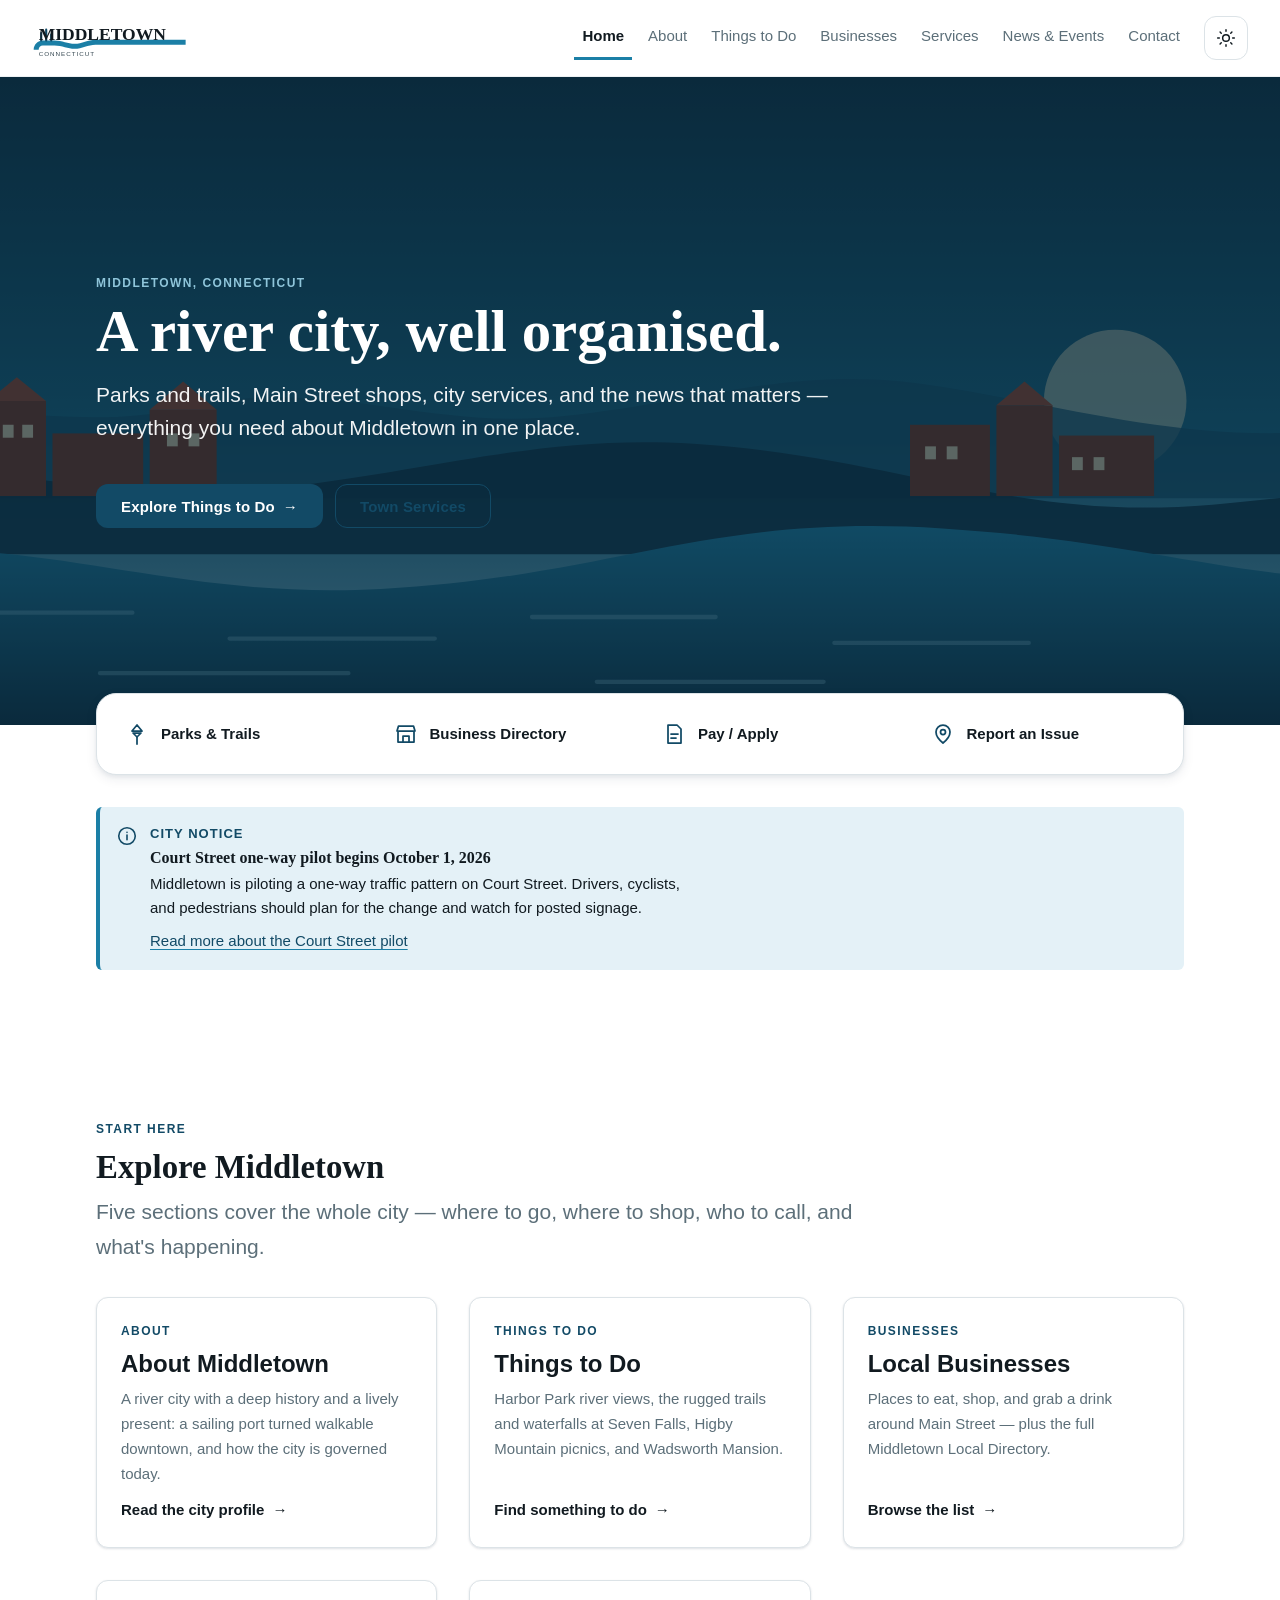
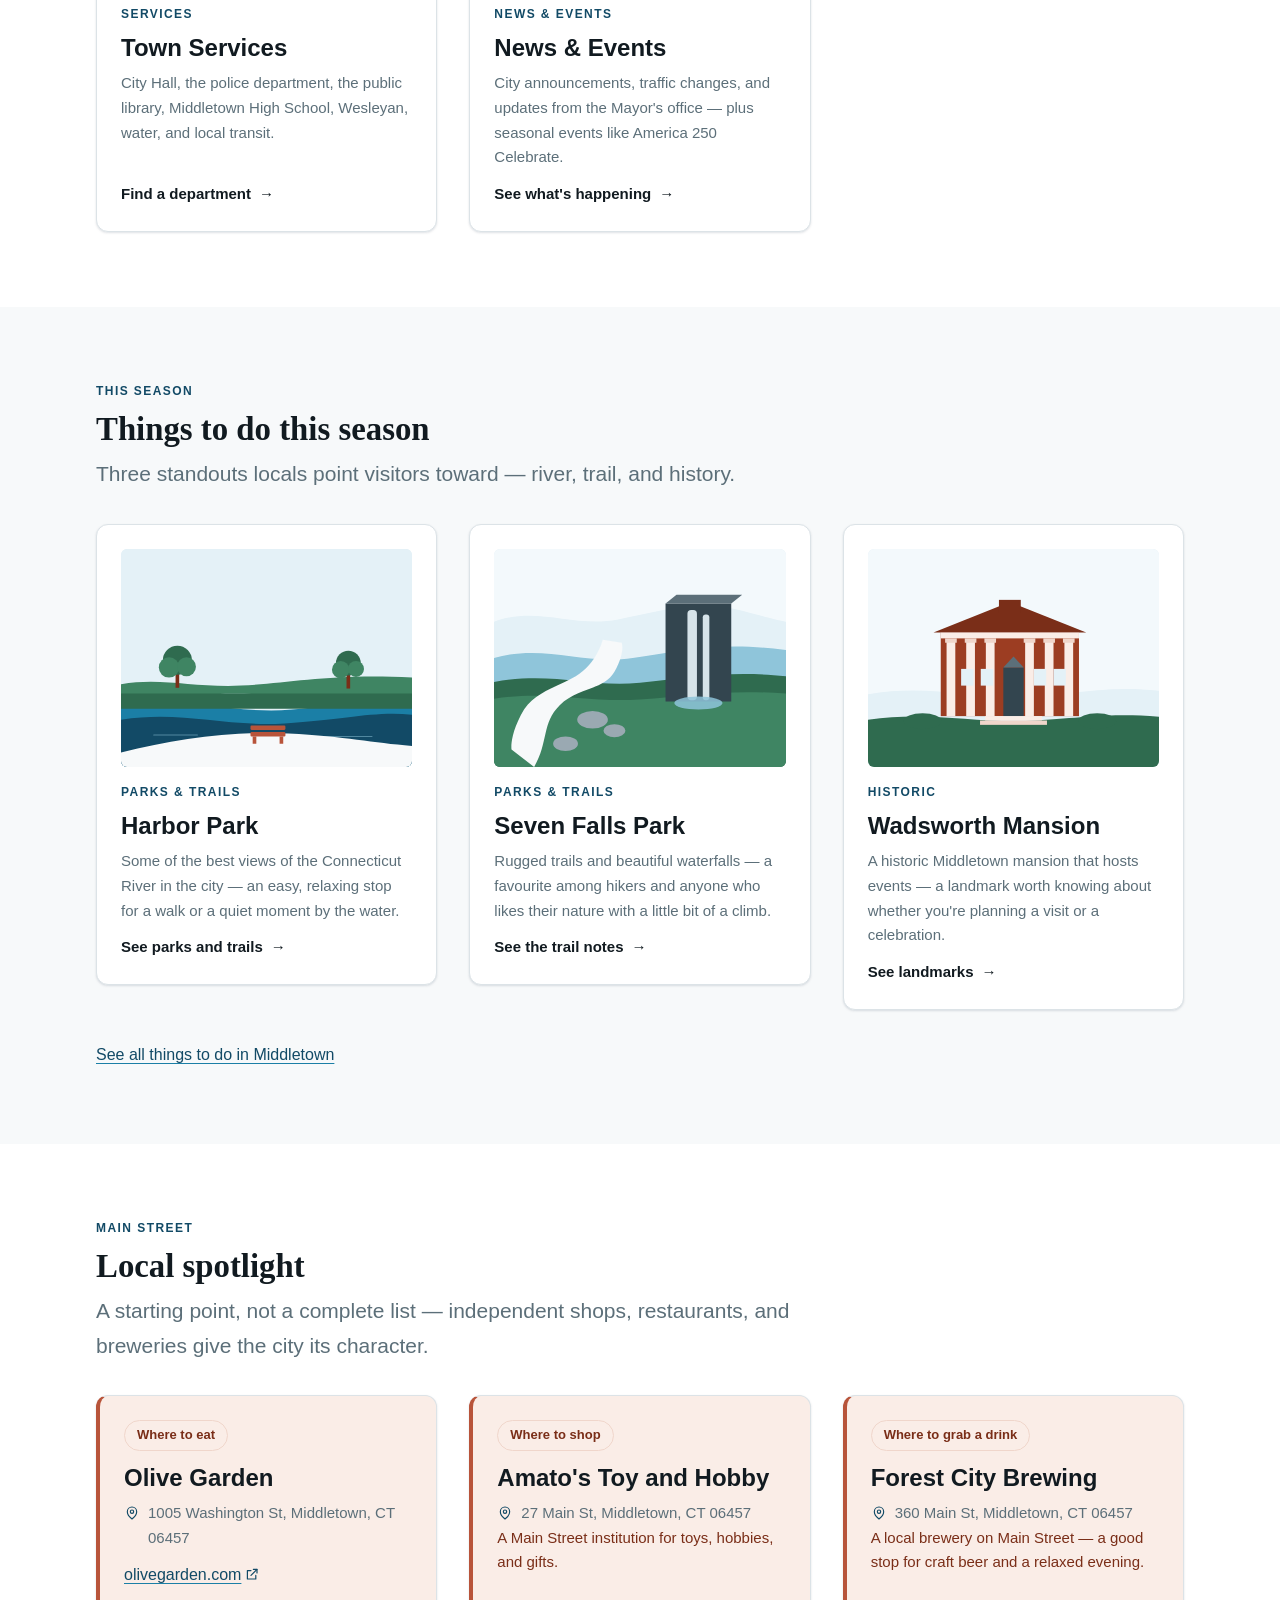
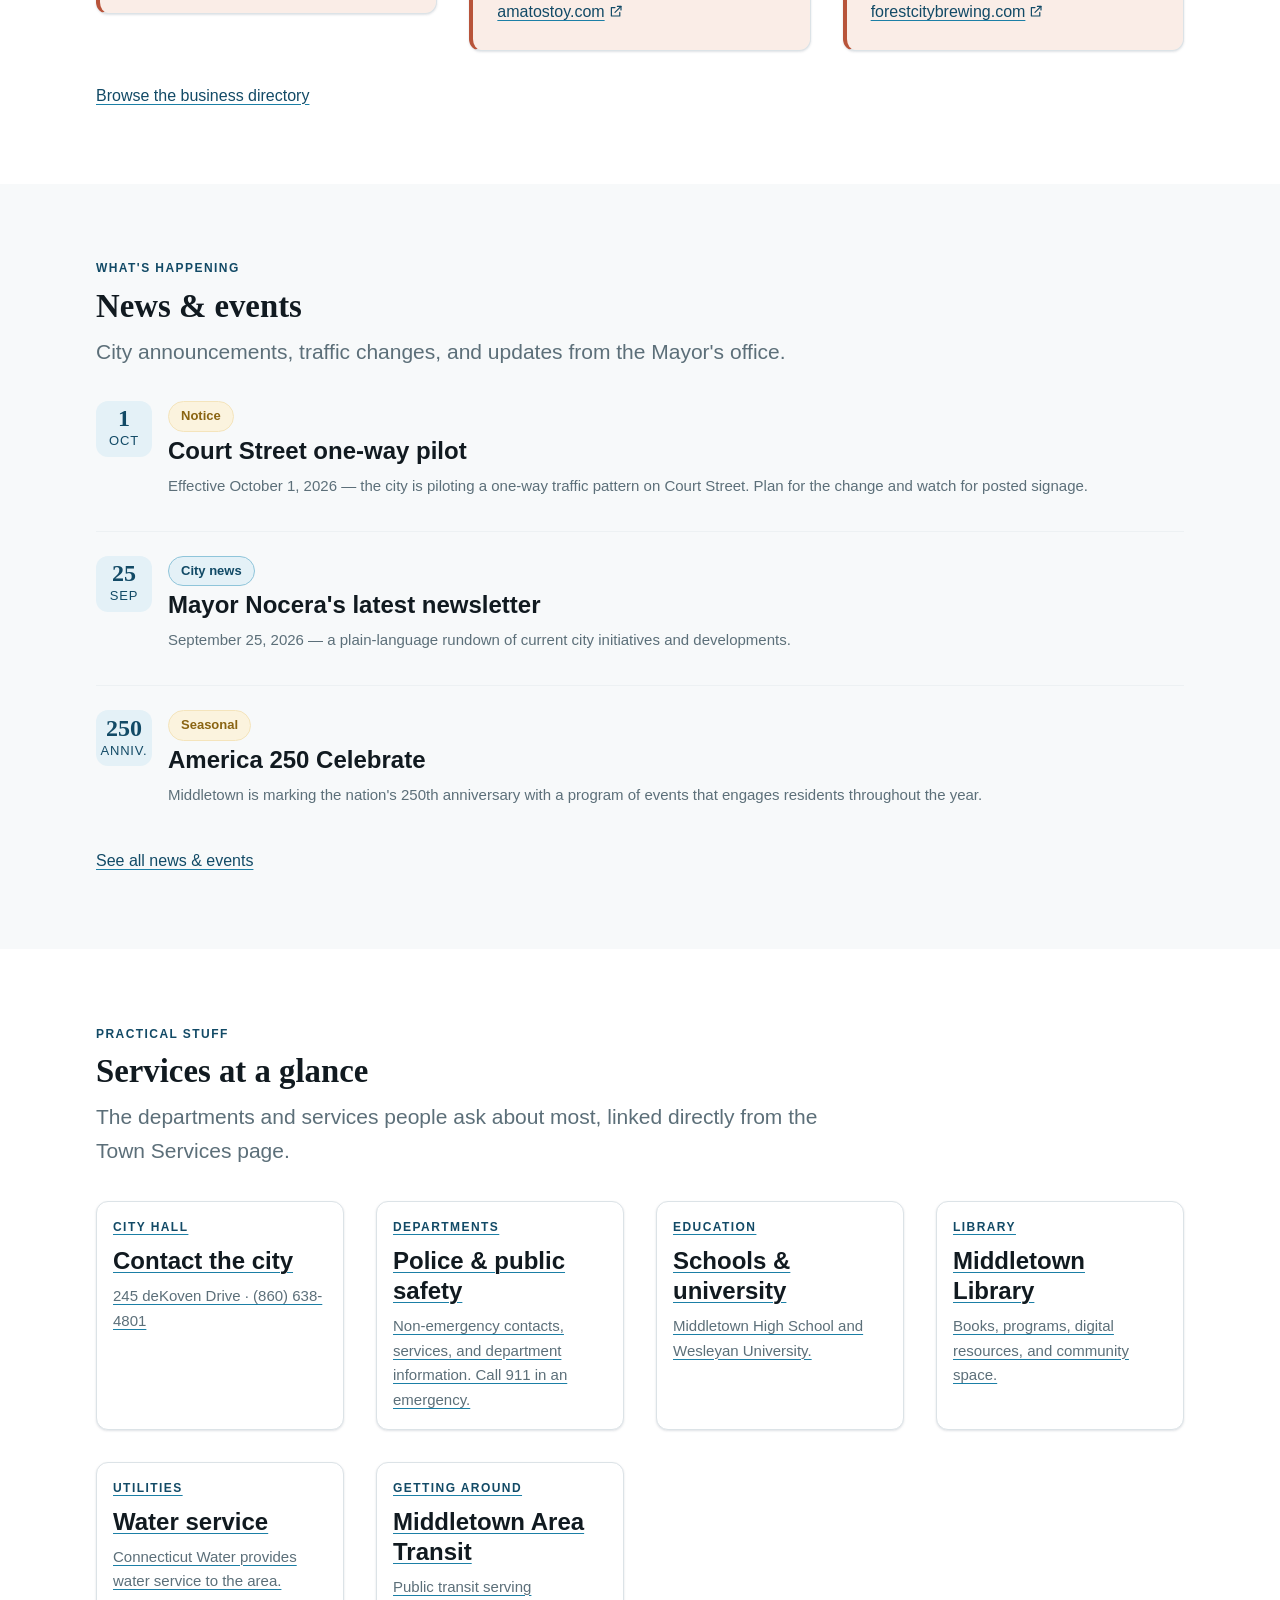
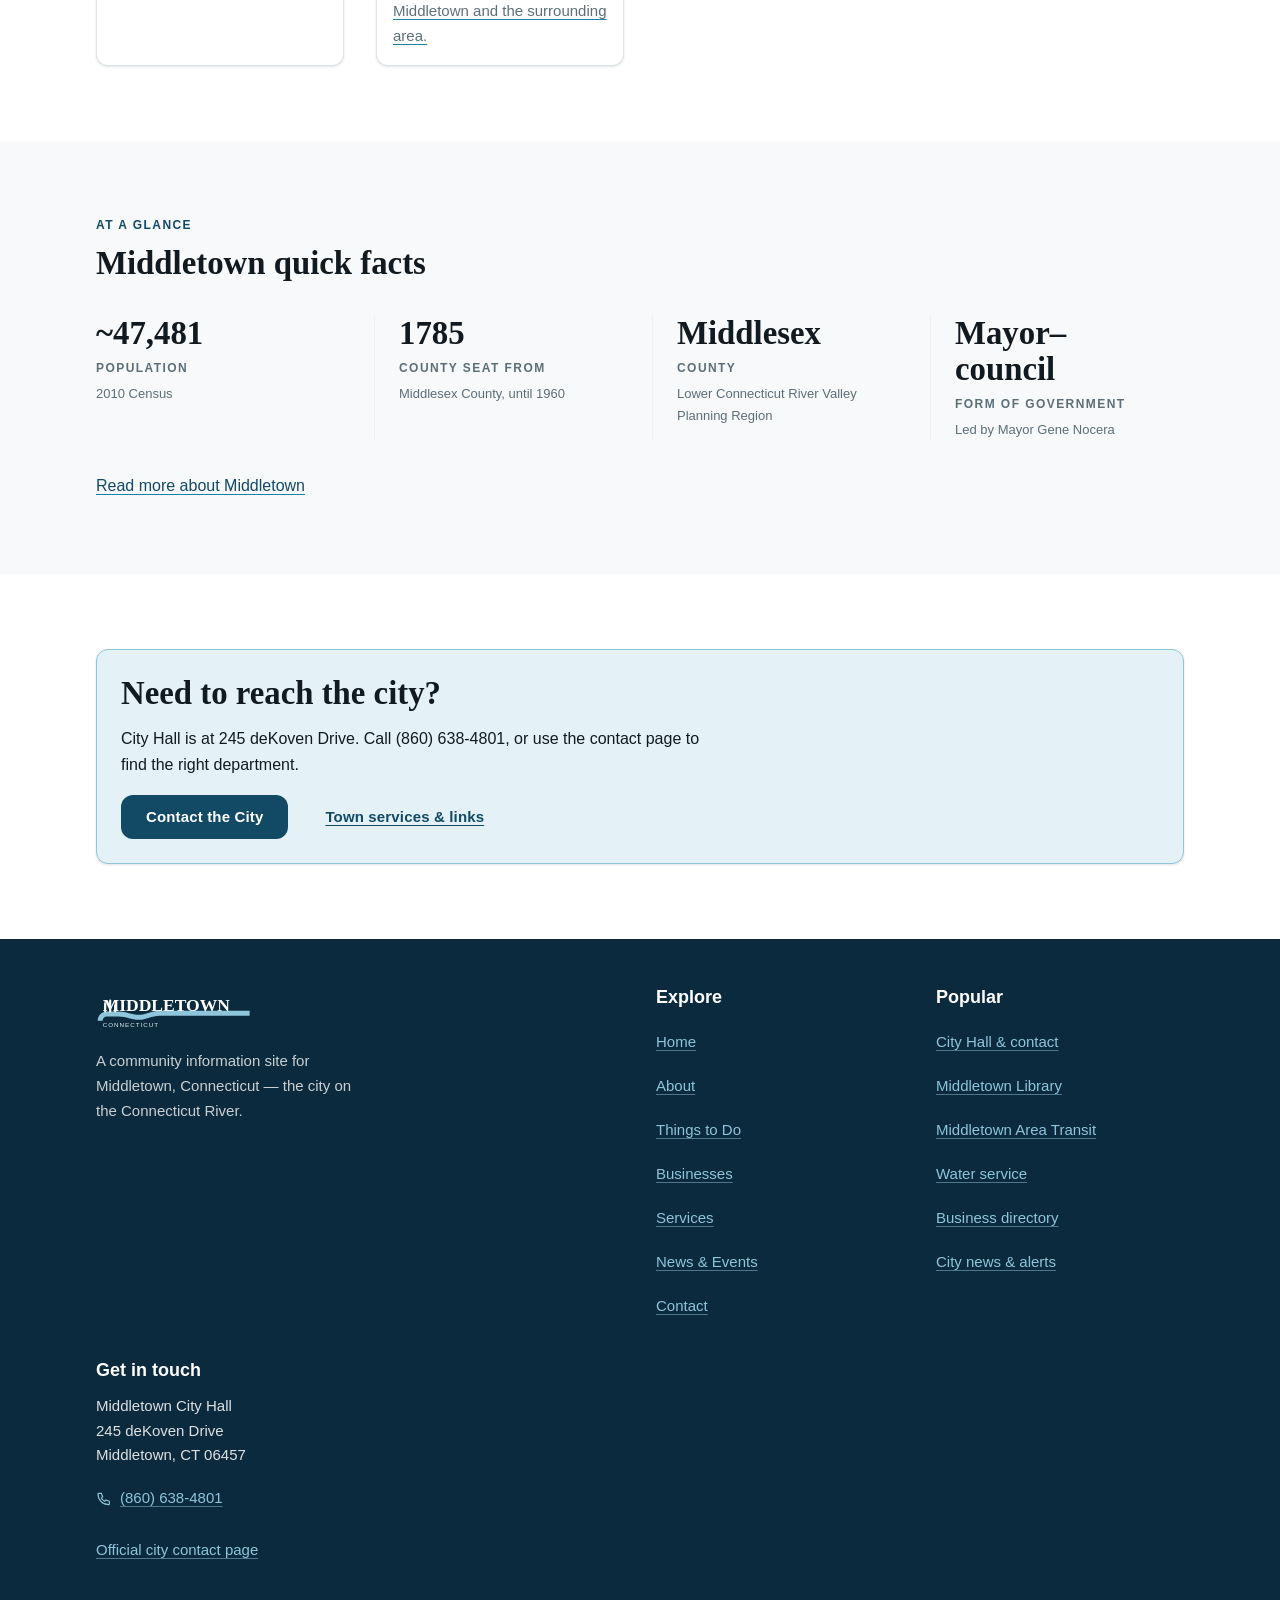
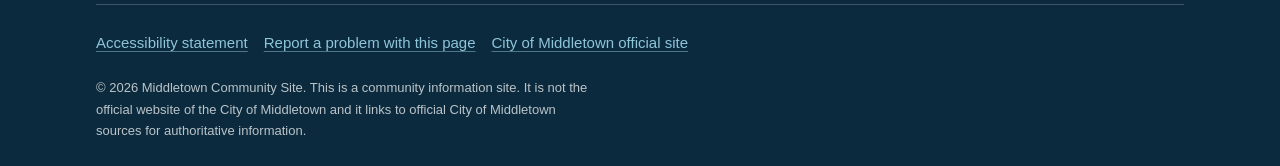
==== index.html @ fbc96244 "Deploy Middletown CT Community Site static build (21 files: 8 HTML pages, CSS, JS, 11 SVG assets)" ====
<!DOCTYPE html>
<html lang="en">
<head>
<meta charset="utf-8">
<meta name="viewport" content="width=device-width, initial-scale=1">
<title>Middletown, CT — Community Guide</title>
<meta name="description" content="Everything in one place: parks and trails, local businesses, city services, library, transit, and the latest news and events in Middletown, Connecticut.">
<link rel="canonical" href="https://middletown-community-site.example/">
<meta name="theme-color" content="#0B2A3D">
<meta property="og:type" content="website">
<meta property="og:site_name" content="Middletown, CT — Community Site">
<meta property="og:title" content="Middletown, CT — Community Guide">
<meta property="og:description" content="Everything in one place: parks and trails, local businesses, city services, library, transit, and the latest news and events in Middletown, Connecticut.">
<meta property="og:url" content="https://middletown-community-site.example/">
<meta property="og:image" content="https://middletown-community-site.example/images/og-image.svg">
<meta property="og:image:alt" content="Middletown, Connecticut community site">
<meta name="twitter:card" content="summary_large_image">
<link rel="icon" href="images/favicon.svg" type="image/svg+xml">
<link rel="stylesheet" href="css/styles.css">
</head>
<body>
<a class="skip-link" href="#main">Skip to main content</a>

<header class="site-header">
  <div class="site-header__inner">
    <a class="brand" href="index.html" aria-label="Middletown, Connecticut — community site home">
      <img src="images/logo-horizontal.svg" alt="" width="200" height="48">
      <span class="sr-only">Middletown community site</span>
    </a>
    <nav class="primary-nav" aria-label="Primary">
      <a href="index.html" aria-current="page">Home</a>
      <a href="about.html">About</a>
      <a href="things-to-do.html">Things to Do</a>
      <a href="businesses.html">Businesses</a>
      <a href="services.html">Services</a>
      <a href="news-events.html">News &amp; Events</a>
      <a href="contact.html">Contact</a>
    </nav>
    <div class="header-utils">
      <button class="icon-btn theme-toggle" type="button" aria-pressed="false" aria-label="Switch to dark theme" title="Switch to dark theme">
        <svg class="icon-sun" viewBox="0 0 24 24" fill="none" stroke="currentColor" stroke-width="1.75" stroke-linecap="round" aria-hidden="true" focusable="false">
          <circle cx="12" cy="12" r="4"/><path d="M12 2v2M12 20v2M2 12h2M20 12h2M4.9 4.9l1.4 1.4M17.7 17.7l1.4 1.4M19.1 4.9l-1.4 1.4M6.3 17.7l-1.4 1.4"/>
        </svg>
        <svg class="icon-moon" viewBox="0 0 24 24" fill="none" stroke="currentColor" stroke-width="1.75" stroke-linecap="round" stroke-linejoin="round" aria-hidden="true" focusable="false">
          <path d="M21 12.8A9 9 0 1 1 11.2 3a7 7 0 0 0 9.8 9.8z"/>
        </svg>
      </button>
      <button class="icon-btn icon-btn--menu js-menu-open" type="button" aria-expanded="false" aria-controls="nav-sheet" aria-label="Open menu">
        <svg viewBox="0 0 24 24" fill="none" stroke="currentColor" stroke-width="1.75" stroke-linecap="round" aria-hidden="true" focusable="false">
          <path d="M3 6h18M3 12h18M3 18h18"/>
        </svg>
      </button>
    </div>
  </div>
</header>

<div class="nav-sheet" id="nav-sheet" data-open="false" role="dialog" aria-modal="true" aria-label="Site menu">
  <div class="nav-sheet__top">
    <span class="brand" aria-hidden="true"><img src="images/logo-horizontal-inverse.svg" alt="" width="200" height="48"></span>
    <button class="icon-btn nav-sheet__close js-menu-close" type="button" aria-label="Close menu">
      <svg viewBox="0 0 24 24" fill="none" stroke="currentColor" stroke-width="1.75" stroke-linecap="round" aria-hidden="true" focusable="false">
        <path d="M6 6l12 12M18 6L6 18"/>
      </svg>
    </button>
  </div>
  <nav aria-label="Site menu">
    <ul>
      <li><a href="index.html" aria-current="page">Home</a></li>
      <li><a href="about.html">About</a></li>
      <li><a href="things-to-do.html">Things to Do</a></li>
      <li><a href="businesses.html">Businesses</a></li>
      <li><a href="services.html">Services</a></li>
      <li><a href="news-events.html">News &amp; Events</a></li>
      <li><a href="contact.html">Contact</a></li>
    </ul>
  </nav>
  <div class="nav-sheet__foot">
    <button class="icon-btn theme-toggle" type="button" aria-pressed="false" aria-label="Switch to dark theme" title="Switch to dark theme" style="width:100%;justify-content:center;display:flex;gap:.5rem">
      <svg class="icon-sun" viewBox="0 0 24 24" fill="none" stroke="currentColor" stroke-width="1.75" stroke-linecap="round" aria-hidden="true" focusable="false"><circle cx="12" cy="12" r="4"/><path d="M12 2v2M12 20v2M2 12h2M20 12h2M4.9 4.9l1.4 1.4M17.7 17.7l1.4 1.4M19.1 4.9l-1.4 1.4M6.3 17.7l-1.4 1.4"/></svg>
      <svg class="icon-moon" viewBox="0 0 24 24" fill="none" stroke="currentColor" stroke-width="1.75" stroke-linecap="round" stroke-linejoin="round" aria-hidden="true" focusable="false"><path d="M21 12.8A9 9 0 1 1 11.2 3a7 7 0 0 0 9.8 9.8z"/></svg>
      <span>Light / dark theme</span>
    </button>
    <a class="btn btn--inverse" href="contact.html">Contact the City</a>
  </div>
</div>

<main id="main">
  <!-- 1. Hero -->
  <section class="hero" aria-labelledby="hero-title">
    <div class="hero__media" role="img" aria-label="Illustration of the Connecticut River bending past Middletown at dusk"></div>
    <div class="hero__scrim"></div>
    <div class="container hero__inner">
      <p class="eyebrow">Middletown, Connecticut</p>
      <h1 id="hero-title">A river city, well organised.</h1>
      <p class="lead">Parks and trails, Main Street shops, city services, and the news that matters — everything you need about Middletown in one place.</p>
      <div class="btn-row hero__actions">
        <a class="btn btn--primary" href="things-to-do.html">Explore Things to Do <span class="arrow" aria-hidden="true">&rarr;</span></a>
        <a class="btn btn--secondary" href="services.html">Town Services</a>
      </div>
    </div>
  </section>

  <!-- 2. Quick-links strip -->
  <div class="quick-strip">
    <div class="container">
      <nav class="quick-strip__grid" aria-label="Most requested">
        <a class="quick-strip__item" href="things-to-do.html#parks">
          <svg viewBox="0 0 24 24" fill="none" stroke="currentColor" stroke-width="1.75" stroke-linecap="round" stroke-linejoin="round" aria-hidden="true" focusable="false"><path d="M12 22v-7"/><path d="M12 15l-4-4h8z"/><path d="M12 3l5 6H7z"/></svg>
          Parks &amp; Trails
        </a>
        <a class="quick-strip__item" href="businesses.html">
          <svg viewBox="0 0 24 24" fill="none" stroke="currentColor" stroke-width="1.75" stroke-linecap="round" stroke-linejoin="round" aria-hidden="true" focusable="false"><path d="M3 9l1.5-5h15L21 9"/><path d="M4 9h16v11H4z"/><path d="M9 20v-6h6v6"/></svg>
          Business Directory
        </a>
        <a class="quick-strip__item" href="services.html#most-requested">
          <svg viewBox="0 0 24 24" fill="none" stroke="currentColor" stroke-width="1.75" stroke-linecap="round" stroke-linejoin="round" aria-hidden="true" focusable="false"><path d="M6 3h9l4 4v14H6z"/><path d="M9 12h7M9 16h5"/></svg>
          Pay / Apply
        </a>
        <a class="quick-strip__item" href="contact.html">
          <svg viewBox="0 0 24 24" fill="none" stroke="currentColor" stroke-width="1.75" stroke-linecap="round" stroke-linejoin="round" aria-hidden="true" focusable="false"><path d="M12 21s7-5.6 7-11a7 7 0 1 0-14 0c0 5.4 7 11 7 11z"/><circle cx="12" cy="10" r="2.5"/></svg>
          Report an Issue
        </a>
      </nav>
    </div>
  </div>

  <!-- 3. Latest notice (live city announcement) -->
  <section class="section section--flush-top" aria-labelledby="home-notice-title">
    <div class="container" style="padding-top:var(--space-6)">
      <div class="notice notice--info">
        <svg viewBox="0 0 24 24" fill="none" stroke="currentColor" stroke-width="1.75" stroke-linecap="round" stroke-linejoin="round" aria-hidden="true" focusable="false"><circle cx="12" cy="12" r="9"/><path d="M12 11v5"/><path d="M12 8h.01"/></svg>
        <div>
          <span class="notice__label">City notice</span>
          <h2 class="notice__title" id="home-notice-title">Court Street one-way pilot begins October&nbsp;1,&nbsp;2026</h2>
          <p>Middletown is piloting a one-way traffic pattern on Court Street. Drivers, cyclists, and pedestrians should plan for the change and watch for posted signage.</p>
          <p><a href="news-events.html#court-street">Read more about the Court Street pilot</a></p>
        </div>
      </div>
    </div>
  </section>

  <!-- 4. Explore Middletown -->
  <section class="section" aria-labelledby="explore-title">
    <div class="container">
      <div class="section__head">
        <p class="eyebrow">Start here</p>
        <h2 id="explore-title">Explore Middletown</h2>
        <p class="section-deck">Five sections cover the whole city — where to go, where to shop, who to call, and what's happening.</p>
      </div>
      <div class="grid grid--cards">
        <article class="card">
          <p class="card__eyebrow">About</p>
          <h3 class="card__title"><a href="about.html">About Middletown</a></h3>
          <p class="card__text">A river city with a deep history and a lively present: a sailing port turned walkable downtown, and how the city is governed today.</p>
          <span class="card__link">Read the city profile <span class="arrow" aria-hidden="true">&rarr;</span></span>
        </article>
        <article class="card">
          <p class="card__eyebrow">Things to do</p>
          <h3 class="card__title"><a href="things-to-do.html">Things to Do</a></h3>
          <p class="card__text">Harbor Park river views, the rugged trails and waterfalls at Seven Falls, Higby Mountain picnics, and Wadsworth Mansion.</p>
          <span class="card__link">Find something to do <span class="arrow" aria-hidden="true">&rarr;</span></span>
        </article>
        <article class="card">
          <p class="card__eyebrow">Businesses</p>
          <h3 class="card__title"><a href="businesses.html">Local Businesses</a></h3>
          <p class="card__text">Places to eat, shop, and grab a drink around Main Street — plus the full Middletown Local Directory.</p>
          <span class="card__link">Browse the list <span class="arrow" aria-hidden="true">&rarr;</span></span>
        </article>
        <article class="card">
          <p class="card__eyebrow">Services</p>
          <h3 class="card__title"><a href="services.html">Town Services</a></h3>
          <p class="card__text">City Hall, the police department, the public library, Middletown High School, Wesleyan, water, and local transit.</p>
          <span class="card__link">Find a department <span class="arrow" aria-hidden="true">&rarr;</span></span>
        </article>
        <article class="card">
          <p class="card__eyebrow">News &amp; events</p>
          <h3 class="card__title"><a href="news-events.html">News &amp; Events</a></h3>
          <p class="card__text">City announcements, traffic changes, and updates from the Mayor's office — plus seasonal events like America 250 Celebrate.</p>
          <span class="card__link">See what's happening <span class="arrow" aria-hidden="true">&rarr;</span></span>
        </article>
      </div>
    </div>
  </section>

  <!-- 5. Things to do this season -->
  <section class="section section--subtle" aria-labelledby="season-title">
    <div class="container">
      <div class="section__head">
        <p class="eyebrow">This season</p>
        <h2 id="season-title">Things to do this season</h2>
        <p class="section-deck">Three standouts locals point visitors toward — river, trail, and history.</p>
      </div>
      <div class="grid grid--3">
        <article class="card">
          <div class="card__media">
            <img src="images/card-riverfront.svg" alt="Illustration of a riverside park path with benches and trees" width="800" height="600" loading="lazy">
          </div>
          <p class="card__eyebrow">Parks &amp; trails</p>
          <h3 class="card__title"><a href="things-to-do.html#harbor-park">Harbor Park</a></h3>
          <p class="card__text">Some of the best views of the Connecticut River in the city — an easy, relaxing stop for a walk or a quiet moment by the water.</p>
          <span class="card__link">See parks and trails <span class="arrow" aria-hidden="true">&rarr;</span></span>
        </article>
        <article class="card">
          <div class="card__media">
            <img src="images/card-falls.svg" alt="Illustration of a rocky trail leading up to a small waterfall" width="800" height="600" loading="lazy">
          </div>
          <p class="card__eyebrow">Parks &amp; trails</p>
          <h3 class="card__title"><a href="things-to-do.html#seven-falls">Seven Falls Park</a></h3>
          <p class="card__text">Rugged trails and beautiful waterfalls — a favourite among hikers and anyone who likes their nature with a little bit of a climb.</p>
          <span class="card__link">See the trail notes <span class="arrow" aria-hidden="true">&rarr;</span></span>
        </article>
        <article class="card">
          <div class="card__media">
            <img src="images/card-landmark.svg" alt="Illustration of a historic brick mansion with columns and a formal lawn" width="800" height="600" loading="lazy">
          </div>
          <p class="card__eyebrow">Historic</p>
          <h3 class="card__title"><a href="things-to-do.html#wadsworth-mansion">Wadsworth Mansion</a></h3>
          <p class="card__text">A historic Middletown mansion that hosts events — a landmark worth knowing about whether you're planning a visit or a celebration.</p>
          <span class="card__link">See landmarks <span class="arrow" aria-hidden="true">&rarr;</span></span>
        </article>
      </div>
      <p style="margin-top:var(--space-6)"><a href="things-to-do.html">See all things to do in Middletown</a></p>
    </div>
  </section>

  <!-- 6. Local spotlight -->
  <section class="section" aria-labelledby="spotlight-title">
    <div class="container">
      <div class="section__head">
        <p class="eyebrow">Main Street</p>
        <h2 id="spotlight-title">Local spotlight</h2>
        <p class="section-deck">A starting point, not a complete list — independent shops, restaurants, and breweries give the city its character.</p>
      </div>
      <div class="grid grid--3">
        <article class="card card--featured">
          <div class="badge-row"><span class="pill pill--featured">Where to eat</span></div>
          <h3 class="card__title">Olive Garden</h3>
          <ul class="meta-list">
            <li><svg viewBox="0 0 24 24" fill="none" stroke="currentColor" stroke-width="1.75" stroke-linecap="round" stroke-linejoin="round" aria-hidden="true" focusable="false"><path d="M12 21s7-5.6 7-11a7 7 0 1 0-14 0c0 5.4 7 11 7 11z"/><circle cx="12" cy="10" r="2.5"/></svg><span>1005 Washington St, Middletown, CT 06457</span></li>
          </ul>
          <p class="card__foot"><a href="https://www.olivegarden.com" target="_blank" rel="noopener noreferrer">olivegarden.com<svg class="ext-icon" viewBox="0 0 24 24" fill="none" stroke="currentColor" stroke-width="2" stroke-linecap="round" stroke-linejoin="round" aria-hidden="true" focusable="false"><path d="M14 4h6v6"/><path d="M20 4L10 14"/><path d="M18 14v6H4V6h6"/></svg><span class="sr-only"> (opens in a new tab)</span></a></p>
        </article>
        <article class="card card--featured">
          <div class="badge-row"><span class="pill pill--featured">Where to shop</span></div>
          <h3 class="card__title">Amato's Toy and Hobby</h3>
          <ul class="meta-list">
            <li><svg viewBox="0 0 24 24" fill="none" stroke="currentColor" stroke-width="1.75" stroke-linecap="round" stroke-linejoin="round" aria-hidden="true" focusable="false"><path d="M12 21s7-5.6 7-11a7 7 0 1 0-14 0c0 5.4 7 11 7 11z"/><circle cx="12" cy="10" r="2.5"/></svg><span>27 Main St, Middletown, CT 06457</span></li>
          </ul>
          <p class="card__text">A Main Street institution for toys, hobbies, and gifts.</p>
          <p class="card__foot"><a href="https://www.amatostoy.com" target="_blank" rel="noopener noreferrer">amatostoy.com<svg class="ext-icon" viewBox="0 0 24 24" fill="none" stroke="currentColor" stroke-width="2" stroke-linecap="round" stroke-linejoin="round" aria-hidden="true" focusable="false"><path d="M14 4h6v6"/><path d="M20 4L10 14"/><path d="M18 14v6H4V6h6"/></svg><span class="sr-only"> (opens in a new tab)</span></a></p>
        </article>
        <article class="card card--featured">
          <div class="badge-row"><span class="pill pill--featured">Where to grab a drink</span></div>
          <h3 class="card__title">Forest City Brewing</h3>
          <ul class="meta-list">
            <li><svg viewBox="0 0 24 24" fill="none" stroke="currentColor" stroke-width="1.75" stroke-linecap="round" stroke-linejoin="round" aria-hidden="true" focusable="false"><path d="M12 21s7-5.6 7-11a7 7 0 1 0-14 0c0 5.4 7 11 7 11z"/><circle cx="12" cy="10" r="2.5"/></svg><span>360 Main St, Middletown, CT 06457</span></li>
          </ul>
          <p class="card__text">A local brewery on Main Street — a good stop for craft beer and a relaxed evening.</p>
          <p class="card__foot"><a href="https://forestcitybrewing.com" target="_blank" rel="noopener noreferrer">forestcitybrewing.com<svg class="ext-icon" viewBox="0 0 24 24" fill="none" stroke="currentColor" stroke-width="2" stroke-linecap="round" stroke-linejoin="round" aria-hidden="true" focusable="false"><path d="M14 4h6v6"/><path d="M20 4L10 14"/><path d="M18 14v6H4V6h6"/></svg><span class="sr-only"> (opens in a new tab)</span></a></p>
        </article>
      </div>
      <p style="margin-top:var(--space-6)"><a href="businesses.html">Browse the business directory</a></p>
    </div>
  </section>

  <!-- 7. News & events -->
  <section class="section section--subtle" aria-labelledby="news-title">
    <div class="container">
      <div class="section__head">
        <p class="eyebrow">What's happening</p>
        <h2 id="news-title">News &amp; events</h2>
        <p class="section-deck">City announcements, traffic changes, and updates from the Mayor's office.</p>
      </div>
      <ul class="post-list">
        <li class="post">
          <span class="post__date" aria-hidden="true"><span class="d">1</span><span class="m">Oct</span></span>
          <div class="post__body">
            <span class="pill pill--notice">Notice</span>
            <h3><a href="news-events.html#court-street">Court Street one-way pilot</a></h3>
            <p><time datetime="2026-10-01">Effective October 1, 2026</time> — the city is piloting a one-way traffic pattern on Court Street. Plan for the change and watch for posted signage.</p>
          </div>
        </li>
        <li class="post">
          <span class="post__date" aria-hidden="true"><span class="d">25</span><span class="m">Sep</span></span>
          <div class="post__body">
            <span class="pill pill--info">City news</span>
            <h3><a href="news-events.html#mayor-newsletter">Mayor Nocera's latest newsletter</a></h3>
            <p><time datetime="2026-09-25">September 25, 2026</time> — a plain-language rundown of current city initiatives and developments.</p>
          </div>
        </li>
        <li class="post">
          <span class="post__date" aria-hidden="true"><span class="d">250</span><span class="m">Anniv.</span></span>
          <div class="post__body">
            <span class="pill pill--notice">Seasonal</span>
            <h3><a href="things-to-do.html#america-250">America 250 Celebrate</a></h3>
            <p>Middletown is marking the nation's 250th anniversary with a program of events that engages residents throughout the year.</p>
          </div>
        </li>
      </ul>
      <p style="margin-top:var(--space-6)"><a href="news-events.html">See all news &amp; events</a></p>
    </div>
  </section>

  <!-- 8. Services at a glance -->
  <section class="section" aria-labelledby="services-title">
    <div class="container">
      <div class="section__head">
        <p class="eyebrow">Practical stuff</p>
        <h2 id="services-title">Services at a glance</h2>
        <p class="section-deck">The departments and services people ask about most, linked directly from the Town Services page.</p>
      </div>
      <nav class="grid grid--tiles" aria-label="Services at a glance">
        <a class="card card--compact" href="services.html#city-hall">
          <p class="card__eyebrow">City Hall</p>
          <h3 class="card__title">Contact the city</h3>
          <p class="card__text">245 deKoven Drive · (860) 638-4801</p>
        </a>
        <a class="card card--compact" href="services.html#departments">
          <p class="card__eyebrow">Departments</p>
          <h3 class="card__title">Police &amp; public safety</h3>
          <p class="card__text">Non-emergency contacts, services, and department information. Call 911 in an emergency.</p>
        </a>
        <a class="card card--compact" href="services.html#schools">
          <p class="card__eyebrow">Education</p>
          <h3 class="card__title">Schools &amp; university</h3>
          <p class="card__text">Middletown High School and Wesleyan University.</p>
        </a>
        <a class="card card--compact" href="services.html#library">
          <p class="card__eyebrow">Library</p>
          <h3 class="card__title">Middletown Library</h3>
          <p class="card__text">Books, programs, digital resources, and community space.</p>
        </a>
        <a class="card card--compact" href="services.html#utilities">
          <p class="card__eyebrow">Utilities</p>
          <h3 class="card__title">Water service</h3>
          <p class="card__text">Connecticut Water provides water service to the area.</p>
        </a>
        <a class="card card--compact" href="services.html#transit">
          <p class="card__eyebrow">Getting around</p>
          <h3 class="card__title">Middletown Area Transit</h3>
          <p class="card__text">Public transit serving Middletown and the surrounding area.</p>
        </a>
      </nav>
    </div>
  </section>

  <!-- 9. Quick facts -->
  <section class="section section--subtle" aria-labelledby="facts-title">
    <div class="container">
      <div class="section__head">
        <p class="eyebrow">At a glance</p>
        <h2 id="facts-title">Middletown quick facts</h2>
      </div>
      <div class="stats">
        <div class="stat">
          <span class="stat__value">~47,481</span>
          <span class="stat__label">Population</span>
          <span class="stat__source">2010 Census</span>
        </div>
        <div class="stat">
          <span class="stat__value">1785</span>
          <span class="stat__label">County seat from</span>
          <span class="stat__source">Middlesex County, until 1960</span>
        </div>
        <div class="stat">
          <span class="stat__value">Middlesex</span>
          <span class="stat__label">County</span>
          <span class="stat__source">Lower Connecticut River Valley Planning Region</span>
        </div>
        <div class="stat">
          <span class="stat__value">Mayor–council</span>
          <span class="stat__label">Form of government</span>
          <span class="stat__source">Led by Mayor Gene Nocera</span>
        </div>
      </div>
      <p style="margin-top:var(--space-6)"><a href="about.html">Read more about Middletown</a></p>
    </div>
  </section>

  <!-- 10. Contact CTA band -->
  <section class="section" aria-labelledby="cta-title">
    <div class="container">
      <div class="card card--accent">
        <h2 id="cta-title">Need to reach the city?</h2>
        <p style="max-width:var(--container-text)">City Hall is at 245 deKoven Drive. Call (860) 638-4801, or use the contact page to find the right department.</p>
        <div class="btn-row">
          <a class="btn btn--primary" href="contact.html">Contact the City</a>
          <a class="btn btn--ghost" href="services.html">Town services &amp; links</a>
        </div>
      </div>
    </div>
  </section>
</main>

<footer class="site-footer">
  <div class="container">
    <div class="foot-grid">
      <div>
        <span class="brand" aria-hidden="true"><img src="images/logo-horizontal-inverse.svg" alt="" width="200" height="48"></span>
        <p class="foot-desc" style="margin-top:var(--space-3)">A community information site for Middletown, Connecticut — the city on the Connecticut River.</p>
      </div>
      <nav aria-label="Footer">
        <h2>Explore</h2>
        <ul>
          <li><a href="index.html">Home</a></li>
          <li><a href="about.html">About</a></li>
          <li><a href="things-to-do.html">Things to Do</a></li>
          <li><a href="businesses.html">Businesses</a></li>
          <li><a href="services.html">Services</a></li>
          <li><a href="news-events.html">News &amp; Events</a></li>
          <li><a href="contact.html">Contact</a></li>
        </ul>
      </nav>
      <div>
        <h2>Popular</h2>
        <ul>
          <li><a href="services.html#city-hall">City Hall &amp; contact</a></li>
          <li><a href="services.html#library">Middletown Library</a></li>
          <li><a href="services.html#transit">Middletown Area Transit</a></li>
          <li><a href="services.html#utilities">Water service</a></li>
          <li><a href="businesses.html">Business directory</a></li>
          <li><a href="news-events.html">City news &amp; alerts</a></li>
        </ul>
      </div>
      <div>
        <h2>Get in touch</h2>
        <div class="foot-contact">
          <address>Middletown City Hall<br>245 deKoven Drive<br>Middletown, CT 06457</address>
          <a href="tel:+18606384801"><svg viewBox="0 0 24 24" fill="none" stroke="currentColor" stroke-width="1.75" stroke-linecap="round" aria-hidden="true" focusable="false"><path d="M4 5h4l2 5-2 2a12 12 0 0 0 5 5l2-2 5 2v4a1 1 0 0 1-1 1A16 16 0 0 1 3 6a1 1 0 0 1 1-1z"/></svg>(860) 638-4801</a>
          <a href="https://www.middletownct.gov/991/Contact-Us" target="_blank" rel="noopener noreferrer">Official city contact page<span class="sr-only"> (opens in a new tab)</span></a>
        </div>
      </div>
    </div>
    <div class="foot-legal">
      <ul>
        <li><a href="accessibility.html">Accessibility statement</a></li>
        <li><a href="contact.html">Report a problem with this page</a></li>
        <li><a href="https://www.middletownct.gov/" target="_blank" rel="noopener noreferrer">City of Middletown official site<span class="sr-only"> (opens in a new tab)</span></a></li>
      </ul>
      <p>&copy; 2026 Middletown Community Site. This is a community information site. It is not the official website of the City of Middletown and it links to official City of Middletown sources for authoritative information.</p>
    </div>
  </div>
</footer>

<button class="to-top" type="button" aria-label="Back to top">
  <svg viewBox="0 0 24 24" fill="none" stroke="currentColor" stroke-width="2" stroke-linecap="round" stroke-linejoin="round" aria-hidden="true" focusable="false"><path d="M12 19V5"/><path d="M6 11l6-6 6 6"/></svg>
</button>

<script src="js/main.js"></script>
</body>
</html>
---- css/styles.css ----
@charset "utf-8";
/* =============================================================
   Middletown, CT Community Site — stylesheet
   Implements the design system in design/ (tokens from README.md
   token block, color-palette.md, typography.md, spacing-layout.md).
   Only token values appear below.
   ============================================================= */

/* ---------- 1. Design tokens ---------- */
:root{
  color-scheme: light dark;

  --river-900:#0B2A3D; --river-700:#124A66; --river-600:#15617F;
  --river-500:#1B7FA6; --river-300:#8FC5DA; --river-100:#E4F1F7; --river-50:#F3F9FC;
  --brick-700:#7A2E18; --brick-600:#9C3D22; --brick-500:#B8543A;
  --brick-200:#F0D6CB; --brick-100:#FAEDE7;
  --gold-600:#8A6412; --gold-500:#C99A2E; --gold-200:#F4E4BC; --gold-100:#FBF3DE;
  --green-600:#2F6B4F; --green-100:#E4F1EA;
  --red-600:#9B2C2C; --red-100:#FBEAEA;
  --ink-900:#111A20; --ink-700:#33454F; --ink-500:#5C6F79; --ink-300:#9AA9B2;
  --line-200:#DCE3E7; --line-100:#EDF1F3; --paper:#FFFFFF; --paper-2:#F7F9FA;

  --bg-page:var(--paper);
  --bg-subtle:var(--paper-2);
  --surface:var(--paper);
  --surface-accent:var(--river-100);
  --surface-featured:var(--brick-100);
  --surface-notice:var(--gold-100);
  --text-body:var(--ink-900);
  --text-heading:var(--ink-900);
  --text-muted:var(--ink-500);
  --text-inverse:var(--paper);
  --text-link:var(--river-700);
  --text-link-hover:var(--river-600);
  --border-subtle:var(--line-100);
  --border-default:var(--line-200);
  --border-strong:var(--ink-300);
  --border-focus:var(--river-500);
  --action-bg:var(--river-700);
  --action-bg-hover:var(--river-600);
  --action-text:var(--paper);
  --action-accent-bg:var(--brick-600);
  --action-accent-bg-hover:var(--brick-700);
  --row-hover:var(--river-50);
  --selection-bg:var(--river-300);
  --selection-text:var(--river-900);

  --font-display:"Fraunces","Iowan Old Style",Georgia,"Times New Roman",serif;
  --font-sans:"Inter",-apple-system,BlinkMacSystemFont,"Segoe UI",Roboto,Helvetica,Arial,sans-serif;
  --font-mono:ui-monospace,SFMono-Regular,Menlo,Consolas,monospace;

  --fs-display:clamp(2.25rem,1.6rem + 2.6vw,3.75rem);
  --fs-h1:clamp(2rem,1.5rem + 1.9vw,3rem);
  --fs-h2:clamp(1.5rem,1.25rem + 1vw,2.125rem);
  --fs-h3:clamp(1.25rem,1.1rem + .6vw,1.5rem);
  --fs-h4:1.125rem;
  --fs-lead:clamp(1.125rem,1.05rem + .4vw,1.3125rem);
  --fs-body:1rem;
  --fs-sm:.9375rem;
  --fs-xs:.8125rem;
  --fs-eyebrow:.75rem;

  --space-1:.25rem; --space-2:.5rem;  --space-3:.75rem; --space-4:1rem;
  --space-5:1.5rem; --space-6:2rem;   --space-7:3rem;   --space-8:4rem; --space-9:6rem;
  --section-y:clamp(2.5rem,1.5rem + 4vw,6rem);
  --gutter:clamp(1rem,.5rem + 2.5vw,2rem);

  --radius-sm:6px; --radius-md:12px; --radius-lg:20px; --radius-pill:999px;
  --shadow-1:0 1px 2px rgba(11,42,61,.06),0 1px 3px rgba(11,42,61,.08);
  --shadow-2:0 4px 12px rgba(11,42,61,.08),0 2px 4px rgba(11,42,61,.06);
  --shadow-3:0 12px 32px rgba(11,42,61,.14);
  --ring:0 0 0 3px #FFFFFF, 0 0 0 6px var(--river-500);
  --ease:cubic-bezier(.2,.7,.3,1); --dur-fast:120ms; --dur:200ms; --dur-slow:320ms;

  --container:72rem;
  --container-wide:84rem;
  --container-text:65ch;
  --header-h:64px;
}
@media (min-width:64rem){:root{--header-h:76px}}

/* Dark scheme — surface is lighter than the page */
@media (prefers-color-scheme: dark){
  :root:not([data-theme="light"]){
    --bg-page:#0B2A3D; --bg-subtle:#0E3348; --surface:#123C53;
    --surface-accent:#12455F; --surface-featured:#4A2418; --surface-notice:#493913;
    --text-body:#EAF3F7; --text-heading:#FFFFFF; --text-muted:#B4C9D4;
    --text-inverse:#0B2A3D;
    --text-link:#8FC5DA; --text-link-hover:#C3E2EF;
    --border-subtle:#1C4A62; --border-default:#2A6382; --border-strong:#57869C;
    --action-bg:#8FC5DA; --action-bg-hover:#C3E2EF; --action-text:#0B2A3D;
    --action-accent-bg:#F0D6CB; --action-accent-bg-hover:#FAEDE7;
    --row-hover:#14405A;
    --ring:0 0 0 3px #0B2A3D, 0 0 0 6px var(--river-300);
    --selection-bg:var(--river-700); --selection-text:var(--paper);
    --shadow-1:0 1px 2px rgba(0,0,0,.4),0 1px 3px rgba(0,0,0,.35);
    --shadow-2:0 4px 12px rgba(0,0,0,.45),0 2px 4px rgba(0,0,0,.3);
    --shadow-3:0 12px 32px rgba(0,0,0,.55);
  }
}
:root[data-theme="dark"]{
  --bg-page:#0B2A3D; --bg-subtle:#0E3348; --surface:#123C53;
  --surface-accent:#12455F; --surface-featured:#4A2418; --surface-notice:#493913;
  --text-body:#EAF3F7; --text-heading:#FFFFFF; --text-muted:#B4C9D4;
  --text-inverse:#0B2A3D;
  --text-link:#8FC5DA; --text-link-hover:#C3E2EF;
  --border-subtle:#1C4A62; --border-default:#2A6382; --border-strong:#57869C;
  --action-bg:#8FC5DA; --action-bg-hover:#C3E2EF; --action-text:#0B2A3D;
  --action-accent-bg:#F0D6CB; --action-accent-bg-hover:#FAEDE7;
  --row-hover:#14405A;
  --ring:0 0 0 3px #0B2A3D, 0 0 0 6px var(--river-300);
  --selection-bg:var(--river-700); --selection-text:var(--paper);
  --shadow-1:0 1px 2px rgba(0,0,0,.4),0 1px 3px rgba(0,0,0,.35);
  --shadow-2:0 4px 12px rgba(0,0,0,.45),0 2px 4px rgba(0,0,0,.3);
  --shadow-3:0 12px 32px rgba(0,0,0,.55);
}

/* Metric-matched fallback so the font swap costs no CLS */
@font-face{
  font-family:"Inter Fallback";
  src:local("Arial");
  size-adjust:107%; ascent-override:90%; descent-override:22%; line-gap-override:0%;
}

@media (prefers-reduced-motion: reduce){
  :root{--dur-fast:0ms;--dur:0ms;--dur-slow:0ms}
  *,*::before,*::after{animation-duration:.001ms !important;animation-iteration-count:1 !important;
    transition-duration:.001ms !important;scroll-behavior:auto !important}
}

/* ---------- 2. Base ---------- */
*,*::before,*::after{box-sizing:border-box}
html{-webkit-text-size-adjust:100%;scroll-behavior:smooth}
@media (prefers-reduced-motion: reduce){html{scroll-behavior:auto}}

body{
  margin:0;
  background:var(--bg-page);
  color:var(--text-body);
  font-family:var(--font-sans);
  font-size:var(--fs-body);
  line-height:1.65;
  overflow-x:hidden;
}
body.no-scroll{overflow:hidden}

h1,h2,h3,h4{margin:0 0 var(--space-3);color:var(--text-heading);font-weight:600}
h1{font-family:var(--font-display);font-size:var(--fs-h1);line-height:1.1}
h2{font-family:var(--font-display);font-size:var(--fs-h2);line-height:1.2}
h3{font-family:var(--font-sans);font-size:var(--fs-h3);line-height:1.25}
h4{font-family:var(--font-sans);font-size:var(--fs-h4);line-height:1.35}

p{margin:0 0 var(--space-4)}
p:last-child{margin-bottom:0}
strong{font-weight:600}
img,svg{max-width:100%;height:auto;display:block}
ul,ol{margin:0 0 var(--space-4);padding-inline-start:1.25rem}
li{margin-bottom:var(--space-2)}
li:last-child{margin-bottom:0}
address{font-style:normal}

a{color:var(--text-link);text-decoration:underline;
  text-decoration-thickness:1px;text-underline-offset:.18em;
  text-decoration-color:var(--river-500)}
a:hover{color:var(--text-link-hover);text-decoration-thickness:2px}

::selection{background:var(--selection-bg);color:var(--selection-text)}

:where(a,button,input,select,textarea,summary,[tabindex]):focus-visible{
  outline:none;box-shadow:var(--ring);border-radius:inherit;
}

.eyebrow{
  display:block;font-size:var(--fs-eyebrow);font-weight:600;letter-spacing:.12em;
  text-transform:uppercase;color:var(--text-link);margin:0 0 var(--space-2);
}
.lead{font-size:var(--fs-lead);line-height:1.55;color:var(--text-muted);max-width:var(--container-text)}
.prose,.prose p{max-inline-size:var(--container-text)}
.section-deck{font-size:var(--fs-lead);color:var(--text-muted);max-width:var(--container-text)}
.tnum{font-variant-numeric:tabular-nums}
.mono{font-family:var(--font-mono)}

.sr-only,.visually-hidden{
  position:absolute;width:1px;height:1px;padding:0;margin:-1px;
  overflow:hidden;clip:rect(0 0 0 0);white-space:nowrap;border:0;
}

/* ---------- 3. Layout ---------- */
.container{width:100%;max-width:var(--container);margin-inline:auto;padding-inline:var(--gutter)}
.container--wide{max-width:var(--container-wide)}

.section{padding-block:var(--section-y)}
.section--subtle{background:var(--bg-subtle)}
.section--accent{background:var(--surface-accent)}
.section--flush-top{padding-block-start:0}
.section__head{margin-bottom:var(--space-6)}
.section__head h2{margin-bottom:var(--space-2)}

.stack{display:flex;flex-direction:column;gap:var(--space-4)}
.stack--tight{gap:var(--space-2)}
.stack--loose{gap:var(--space-6)}

.grid{display:grid;gap:var(--space-6)}
.grid--cards{grid-template-columns:repeat(auto-fit,minmax(min(100%,17rem),1fr))}
.grid--tiles{grid-template-columns:repeat(auto-fit,minmax(min(100%,13rem),1fr))}
.grid--2{align-items:start}
@media (min-width:48rem){.grid--2{grid-template-columns:repeat(2,minmax(0,1fr))}}
.grid--3{align-items:start}
@media (min-width:48rem){.grid--3{grid-template-columns:repeat(2,minmax(0,1fr))}}
@media (min-width:64rem){.grid--3{grid-template-columns:repeat(3,minmax(0,1fr))}}

.skip-link{
  position:absolute;left:var(--gutter);top:-6rem;z-index:100;
  min-height:44px;display:inline-flex;align-items:center;
  padding:var(--space-3) var(--space-4);
  background:var(--river-900);color:var(--paper);
  border-radius:var(--radius-md);text-decoration:none;font-weight:600;font-size:var(--fs-sm);
  transition:top var(--dur) var(--ease);
}
.skip-link:focus,.skip-link:focus-visible{top:var(--space-4);color:var(--paper);box-shadow:var(--ring)}
.skip-list{position:absolute;z-index:100;display:flex;gap:var(--space-2);left:0;top:0}
.skip-list .skip-link{position:fixed}

[id]{scroll-margin-top:6rem}

/* ---------- 4. Header ---------- */
.site-header{position:sticky;top:0;z-index:50;background:var(--surface);
  border-bottom:1px solid var(--border-subtle)}
.site-header__inner{
  display:flex;align-items:center;gap:var(--space-4);
  min-height:var(--header-h);padding-inline:var(--gutter);
  max-width:var(--container-wide);margin-inline:auto;
}
.brand{
  display:inline-flex;align-items:center;gap:var(--space-2);
  color:var(--text-heading);text-decoration:none;
  font-family:var(--font-display);font-weight:600;font-size:1.25rem;
  min-height:44px;
}
.brand img,.brand svg{width:auto;height:40px;flex:0 0 auto}
.brand__word{display:none}
@media (min-width:22rem){.brand__word{display:inline}}
.brand:hover{color:var(--text-heading)}

.primary-nav{display:none}
@media (min-width:64rem){
  .primary-nav{display:flex;align-items:center;gap:var(--space-2);margin-inline-start:auto}
  .primary-nav a{
    display:inline-flex;align-items:center;min-height:44px;padding:0 var(--space-2);
    font-size:var(--fs-sm);font-weight:500;color:var(--text-muted);text-decoration:none;
    border-bottom:3px solid transparent;
  }
  .primary-nav a:hover{color:var(--text-heading)}
  .primary-nav a[aria-current="page"]{color:var(--text-heading);font-weight:600;
    border-bottom-color:var(--river-500)}
}
.header-utils{display:flex;align-items:center;gap:var(--space-2);margin-inline-start:auto}
@media (min-width:64rem){.header-utils{margin-inline-start:0}}

.icon-btn{
  display:grid;place-items:center;width:44px;height:44px;padding:0;
  background:transparent;color:var(--text-heading);
  border:1px solid var(--border-default);border-radius:var(--radius-md);cursor:pointer;
  transition:background-color var(--dur-fast) var(--ease),border-color var(--dur-fast) var(--ease);
}
.icon-btn:hover{background:var(--surface-accent);border-color:var(--river-300)}
.icon-btn svg{width:20px;height:20px}
@media (min-width:64rem){.icon-btn--menu{display:none}}

.theme-toggle .icon-moon{display:none}
:root[data-theme="dark"] .theme-toggle .icon-moon{display:block}
:root[data-theme="dark"] .theme-toggle .icon-sun{display:none}
@media (prefers-color-scheme: dark){
  :root:not([data-theme="light"]) .theme-toggle .icon-moon{display:block}
  :root:not([data-theme="light"]) .theme-toggle .icon-sun{display:none}
}

/* Mobile nav sheet */
.nav-sheet{
  position:fixed;inset:0;z-index:60;background:var(--river-900);color:var(--paper);
  display:flex;flex-direction:column;
  transform:translateX(100%);visibility:hidden;
  transition:transform var(--dur) var(--ease),visibility var(--dur) var(--ease);
}
.nav-sheet[data-open="true"]{transform:translateX(0);visibility:visible}
.nav-sheet__top{
  display:flex;align-items:center;justify-content:space-between;gap:var(--space-4);
  padding:var(--space-3) var(--gutter);min-height:var(--header-h);
  border-bottom:1px solid rgba(255,255,255,.18);color:var(--paper);
}
.nav-sheet__top .brand{color:var(--paper)}
.nav-sheet__close{color:var(--paper);border-color:rgba(255,255,255,.35)}
.nav-sheet__close:hover{background:rgba(255,255,255,.12)}
.nav-sheet nav{padding:var(--space-4) var(--gutter);overflow-y:auto;flex:1}
.nav-sheet ul{list-style:none;margin:0;padding:0}
.nav-sheet li{margin:0;border-bottom:1px solid rgba(255,255,255,.14)}
.nav-sheet a{
  display:flex;align-items:center;min-height:56px;color:var(--paper);text-decoration:none;
  font-size:var(--fs-h3);font-family:var(--font-display);font-weight:600;
}
.nav-sheet a[aria-current="page"]{text-decoration:underline;text-decoration-color:var(--river-300)}
.nav-sheet__foot{padding:var(--space-4) var(--gutter) var(--space-6);display:grid;gap:var(--space-4)}
.nav-sheet__foot .btn{width:100%}

/* ---------- 5. Buttons ---------- */
.btn{
  display:inline-flex;align-items:center;justify-content:center;gap:var(--space-2);
  min-height:44px;padding:var(--space-3) var(--space-5);
  border-radius:var(--radius-md);border:1.5px solid transparent;
  font:600 var(--fs-sm)/1 var(--font-sans);letter-spacing:.01em;
  text-decoration:none;cursor:pointer;
  transition:background-color var(--dur-fast) var(--ease),color var(--dur-fast) var(--ease),
             border-color var(--dur-fast) var(--ease),transform var(--dur-fast) var(--ease);
}
.btn svg{width:1.1em;height:1.1em;flex:0 0 auto}
.btn--primary{background:var(--action-bg);color:var(--action-text)}
.btn--primary:hover{background:var(--action-bg-hover);color:var(--action-text);transform:translateY(-1px)}
.btn--accent{background:var(--action-accent-bg);color:var(--paper)}
.btn--accent:hover{background:var(--action-accent-bg-hover);color:var(--paper)}
.btn--secondary{background:transparent;border-color:var(--river-700);color:var(--river-700)}
.btn--secondary:hover{background:var(--surface-accent);color:var(--river-700)}
.btn--ghost{background:transparent;color:var(--text-link);text-decoration:underline}
.btn--ghost:hover{background:var(--surface-accent);text-decoration-thickness:2px}
.btn--inverse{background:var(--paper);color:var(--river-900)}
.btn--inverse:hover{background:var(--river-100);color:var(--river-900)}
.btn--sm{padding:var(--space-2) var(--space-4)}
.btn-row{display:flex;flex-wrap:wrap;gap:var(--space-3);align-items:center}
.arrow{transition:transform var(--dur-fast) var(--ease)}
.btn:hover .arrow,.card:hover .arrow,a:hover > .arrow{transform:translateX(2px)}

/* ---------- 6. Breadcrumb ---------- */
.breadcrumb{font-size:var(--fs-xs);color:var(--text-muted);margin-bottom:var(--space-3)}
.breadcrumb ol{display:flex;flex-wrap:wrap;gap:var(--space-1);list-style:none;margin:0;padding:0}
.breadcrumb li{display:inline-flex;align-items:center;gap:var(--space-1);margin:0;font-size:var(--fs-xs)}
.breadcrumb a{color:inherit}
.breadcrumb [aria-current="page"]{color:var(--text-heading);font-weight:600}

/* ---------- 7. Page header ---------- */
.page-header{background:var(--river-900);color:var(--paper);padding-block:var(--section-y)}
.page-header h1{color:var(--paper);margin-bottom:var(--space-3)}
.page-header .eyebrow{color:var(--river-300)}
.page-header .breadcrumb,.page-header .breadcrumb a{color:rgba(255,255,255,.82)}
.page-header .breadcrumb a:hover{color:var(--paper)}
.page-header .breadcrumb [aria-current="page"]{color:var(--paper)}
.page-header .lead{color:rgba(255,255,255,.9)}
.page-header__actions{margin-top:var(--space-5)}
.page-header__actions .btn--secondary{border-color:var(--paper);color:var(--paper)}
.page-header__actions .btn--secondary:hover{background:rgba(255,255,255,.14);color:var(--paper)}

/* ---------- 8. Hero ---------- */
.hero{position:relative;background:var(--river-900);color:var(--paper);overflow:hidden}
.hero__media{position:absolute;inset:0;background-image:url("../images/hero-middletown.svg");
  background-size:cover;background-position:center}
.hero__scrim{position:absolute;inset:0;background:rgba(11,42,61,.62)}
.hero__inner{position:relative;padding-block:var(--space-9);min-height:60vh;
  display:flex;flex-direction:column;justify-content:center}
@media (min-width:64rem){.hero__inner{min-height:72vh}}
.hero h1{color:var(--paper);font-size:var(--fs-display);line-height:1.05;margin-bottom:var(--space-4)}
.hero .eyebrow{color:var(--river-300)}
.hero .lead{color:rgba(255,255,255,.94)}
.hero__actions{margin-top:var(--space-5)}

.quick-strip{position:relative;z-index:2}
@media (min-width:48rem){.quick-strip .container{margin-top:calc(var(--space-6) * -1)}}
@media (max-width:47.99rem){.quick-strip .container{margin-top:var(--space-4)}}
.quick-strip__grid{
  display:grid;gap:var(--space-3);
  grid-template-columns:repeat(auto-fit,minmax(min(100%,13rem),1fr));
  background:var(--surface);border:1px solid var(--border-default);
  border-radius:var(--radius-lg);box-shadow:var(--shadow-2);padding:var(--space-3);
}
@media (max-width:47.99rem){.quick-strip__grid{box-shadow:var(--shadow-1)}}
.quick-strip__item{
  display:flex;align-items:center;gap:var(--space-3);
  min-height:56px;padding:var(--space-3) var(--space-4);
  color:var(--text-heading);text-decoration:none;font-weight:600;font-size:var(--fs-sm);
  border-radius:var(--radius-md);
  transition:background-color var(--dur-fast) var(--ease),transform var(--dur) var(--ease);
}
.quick-strip__item svg{width:24px;height:24px;color:var(--river-700);flex:0 0 auto}
.quick-strip__item:hover{background:var(--surface-accent);color:var(--river-700);transform:translateY(-2px)}
:root[data-theme="dark"] .quick-strip__item:hover{color:var(--river-300)}
@media (prefers-color-scheme: dark){
  :root:not([data-theme="light"]) .quick-strip__item:hover{color:var(--river-300)}
}

/* ---------- 9. Notice / alert band ---------- */
.notice{
  display:grid;grid-template-columns:auto 1fr;gap:var(--space-3);align-items:start;
  background:var(--surface-notice);border-left:4px solid var(--gold-500);
  border-radius:var(--radius-sm);padding:var(--space-4);
}
.notice svg{width:22px;height:22px;color:var(--gold-600);flex:0 0 auto;margin-top:.15em}
.notice__label{display:block;font-size:var(--fs-xs);font-weight:600;letter-spacing:.08em;
  text-transform:uppercase;color:var(--gold-600);margin-bottom:var(--space-1)}
.notice__title{margin:0 0 var(--space-1);font-weight:600;color:var(--text-heading);font-size:var(--fs-body)}
.notice p{margin:0 0 var(--space-2);font-size:var(--fs-sm);max-width:var(--container-text)}
.notice p:last-child{margin-bottom:0}
.notice--alert{background:var(--red-100);border-left-color:var(--red-600)}
.notice--alert svg{color:var(--red-600)}
.notice--alert .notice__label{color:var(--red-600)}
.notice--info{background:var(--surface-accent);border-left-color:var(--river-500)}
.notice--info svg{color:var(--river-700)}
.notice--info .notice__label{color:var(--river-700)}

/* ---------- 10. Cards ---------- */
.card{
  position:relative;display:flex;flex-direction:column;
  background:var(--surface);border:1px solid var(--border-default);
  border-radius:var(--radius-md);box-shadow:var(--shadow-1);padding:var(--space-5);
  transition:box-shadow var(--dur) var(--ease),border-color var(--dur) var(--ease),
             transform var(--dur) var(--ease);
}
.card__media{aspect-ratio:4/3;border-radius:var(--radius-sm);overflow:hidden;
  margin-bottom:var(--space-4);background:var(--surface-accent)}
.card__media img{width:100%;height:100%;object-fit:cover}
.card__eyebrow{font-size:var(--fs-eyebrow);letter-spacing:.12em;text-transform:uppercase;
  font-weight:600;color:var(--text-link);margin:0 0 var(--space-2)}
.card__title{font-size:var(--fs-h3);margin:0 0 var(--space-2)}
.card__title a{color:inherit;text-decoration:none}
.card__title a::after{content:"";position:absolute;inset:0;border-radius:var(--radius-md)}
.card__text{font-size:var(--fs-sm);color:var(--text-muted);margin:0 0 var(--space-3);max-width:none}
.card__link{margin-top:auto;font-weight:600;font-size:var(--fs-sm);
  display:inline-flex;align-items:center;gap:var(--space-2)}
.card__foot{margin-top:auto;padding-top:var(--space-3)}
.card:hover,.card:focus-within{box-shadow:var(--shadow-2);border-color:var(--river-300);transform:translateY(-2px)}
.card:hover .card__title a,.card:focus-within .card__title a{color:var(--text-link)}
.card__above{position:relative;z-index:1}

.card--accent{background:var(--surface-accent);border-color:var(--river-300)}
.card--featured{background:var(--surface-featured);border-left:4px solid var(--brick-500)}
.card--featured .card__eyebrow{color:var(--brick-700)}
.card--featured .card__text{color:var(--brick-700)}
.card--notice{background:var(--surface-notice);border-left:4px solid var(--gold-500)}
.card--plain{box-shadow:none}
.card--compact{padding:var(--space-4)}

.pill{
  display:inline-flex;align-items:center;gap:var(--space-1);
  padding:var(--space-1) var(--space-3);border-radius:var(--radius-pill);
  font-size:var(--fs-xs);font-weight:600;line-height:1.6;border:1px solid transparent;
}
.pill svg{width:14px;height:14px;flex:0 0 auto}
.pill--open{background:var(--green-100);color:var(--green-600)}
.pill--notice{background:var(--gold-100);color:var(--gold-600);border-color:var(--gold-200)}
.pill--info{background:var(--surface-accent);color:var(--river-700);border-color:var(--river-300)}
.pill--featured{background:var(--brick-100);color:var(--brick-700);border-color:var(--brick-200)}
.pill--muted{background:var(--surface-accent);color:var(--text-muted);border-color:var(--border-default)}
.badge-row{display:flex;flex-wrap:wrap;gap:var(--space-2);margin-bottom:var(--space-3)}

.meta-list{list-style:none;margin:0;padding:0;display:grid;gap:var(--space-2)}
.meta-list li{display:flex;gap:var(--space-2);align-items:flex-start;
  font-size:var(--fs-sm);color:var(--text-muted);margin:0}
.meta-list svg{width:16px;height:16px;flex:0 0 auto;margin-top:.25em;color:var(--text-link)}

/* ---------- 11. Quick facts / stat strip ---------- */
.stats{display:grid;gap:var(--space-5);
  grid-template-columns:repeat(auto-fit,minmax(min(100%,11rem),1fr))}
.stat{text-align:left}
@media (min-width:48rem){
  .stat{padding-inline:var(--space-5);border-left:1px solid var(--border-subtle)}
  .stat:first-child{border-left:0;padding-inline-start:0}
}
.stat__value{display:block;font-family:var(--font-display);font-weight:600;
  font-size:var(--fs-h2);line-height:1.1;color:var(--text-heading);font-variant-numeric:tabular-nums}
.stat__label{display:block;font-size:var(--fs-eyebrow);letter-spacing:.12em;text-transform:uppercase;
  font-weight:600;color:var(--text-muted);margin-top:var(--space-2)}
.stat__source{display:block;font-size:var(--fs-xs);color:var(--text-muted);margin-top:var(--space-1)}

/* ---------- 12. Post / news item ---------- */
.post-list{list-style:none;margin:0;padding:0}
.post{display:grid;grid-template-columns:auto 1fr;gap:var(--space-4);
  padding-block:var(--space-5);border-bottom:1px solid var(--border-subtle);margin:0}
.post:first-child{padding-top:0}
.post:last-child{border-bottom:0;padding-bottom:0}
.post__date{width:56px;height:56px;display:flex;flex-direction:column;
  align-items:center;justify-content:center;background:var(--surface-accent);
  color:var(--river-700);border-radius:var(--radius-md);font-variant-numeric:tabular-nums;flex:0 0 auto}
.post__date .d{font-size:var(--fs-h3);font-weight:600;font-family:var(--font-display);line-height:1}
.post__date .m{font-size:var(--fs-xs);text-transform:uppercase;letter-spacing:.06em}
.post__body h3{margin:var(--space-1) 0 var(--space-2)}
.post__body h3 a{color:inherit;text-decoration:none}
.post__body h3 a:hover{color:var(--text-link);text-decoration:underline}
.post__body p{font-size:var(--fs-sm);color:var(--text-muted);margin:0 0 var(--space-2)}
.post--plain{grid-template-columns:1fr}
.post--plain .post__date{display:none}
.post__meta{font-size:var(--fs-xs);color:var(--text-muted);display:flex;flex-wrap:wrap;
  gap:var(--space-1) var(--space-3);align-items:center}

/* ---------- 13. Directory (Local Businesses) ---------- */
.directory-tools{
  display:flex;flex-wrap:wrap;gap:var(--space-3);align-items:flex-end;
  margin-bottom:var(--space-4);
}
.directory-tools .field{flex:1 1 16rem}
@media (min-width:64rem){
  .directory-tools{position:sticky;top:calc(var(--header-h) + var(--space-2));z-index:10;
    background:var(--bg-page);padding-block:var(--space-3);
    border-bottom:1px solid var(--border-subtle)}
}
.filter-summary{font-size:var(--fs-sm);color:var(--text-muted);margin:0 0 var(--space-4)}
.chip-row{display:flex;gap:var(--space-2);overflow-x:auto;padding-bottom:var(--space-2);
  margin-bottom:var(--space-4);scroll-snap-type:x proximity}
.chip-row::-webkit-scrollbar{height:6px}
.chip{
  flex:0 0 auto;scroll-snap-align:start;
  display:inline-flex;align-items:center;min-height:44px;
  padding:var(--space-2) var(--space-4);
  background:var(--surface);color:var(--text-heading);
  border:1px solid var(--border-strong);border-radius:var(--radius-pill);
  font:600 var(--fs-sm)/1 var(--font-sans);cursor:pointer;
  transition:background-color var(--dur-fast) var(--ease),color var(--dur-fast) var(--ease);
}
.chip:hover{border-color:var(--river-700);background:var(--surface-accent)}
.chip[aria-pressed="true"]{background:var(--river-700);color:var(--paper);border-color:var(--river-700)}

.table-wrap{border:1px solid var(--border-default);border-radius:var(--radius-md);overflow:hidden}
table.dir{border-collapse:collapse;width:100%;background:var(--surface);font-size:var(--fs-sm)}
table.dir caption{text-align:left;padding:var(--space-3) var(--space-4);color:var(--text-muted);font-size:var(--fs-xs)}
table.dir th,table.dir td{padding:var(--space-3) var(--space-4);text-align:left;
  border-bottom:1px solid var(--border-subtle);vertical-align:top}
table.dir thead th{background:var(--bg-subtle);color:var(--text-heading);font-weight:600;
  font-size:var(--fs-xs);text-transform:uppercase;letter-spacing:.06em;white-space:nowrap}
table.dir tbody tr:last-child th,table.dir tbody tr:last-child td{border-bottom:0}
table.dir tbody tr:hover{background:var(--row-hover)}
table.dir tbody th{font-weight:600;color:var(--text-heading)}
table.dir .num{font-variant-numeric:tabular-nums;white-space:nowrap}
table.dir .biz-tagline{display:block;font-weight:400;font-size:var(--fs-xs);color:var(--text-muted)}
.ext-icon{width:.9em;height:.9em;display:inline-block;vertical-align:-.05em;margin-left:.25em}

/* Directory reflow: table -> cards below 64rem, CSS only */
@media (max-width:63.99rem){
  .table-wrap{border:0;border-radius:0}
  table.dir,table.dir tbody,table.dir tr,table.dir th,table.dir td{display:block;width:auto}
  table.dir caption{padding-inline:0}
  table.dir thead{position:absolute;width:1px;height:1px;overflow:hidden;
    clip:rect(0 0 0 0);white-space:nowrap}
  table.dir tbody tr{
    background:var(--surface);border:1px solid var(--border-default);
    border-radius:var(--radius-md);box-shadow:var(--shadow-1);
    padding:var(--space-4);margin-bottom:var(--space-4);
  }
  table.dir tbody th{border-bottom:1px solid var(--border-subtle);padding:0 0 var(--space-3);
    margin-bottom:var(--space-3);font-size:var(--fs-h4);border-radius:0}
  table.dir tbody td{padding:0 0 var(--space-3);border-bottom:0}
  table.dir tbody td:last-child{padding-bottom:0}
  table.dir tbody td[data-label]::before{
    content:attr(data-label) ": ";
    display:inline;font-size:var(--fs-xs);font-weight:600;letter-spacing:.06em;
    text-transform:uppercase;color:var(--text-muted);margin-right:var(--space-1);
  }
}

/* ---------- 14. Accordion / disclosure ---------- */
.acc{border:1px solid var(--border-default);border-radius:var(--radius-md);
  background:var(--surface);margin-bottom:var(--space-3);overflow:hidden}
.acc summary{
  min-height:48px;display:flex;align-items:center;gap:var(--space-3);
  padding:var(--space-3) var(--space-4);cursor:pointer;
  font-family:var(--font-sans);font-size:var(--fs-h4);font-weight:600;
  color:var(--text-heading);list-style:none;
}
.acc summary::-webkit-details-marker{display:none}
.acc summary::before{
  content:"";flex:0 0 auto;width:12px;height:12px;
  border-right:2px solid var(--river-600);border-bottom:2px solid var(--river-600);
  transform:rotate(-45deg) translateY(-2px);
  transition:transform var(--dur) var(--ease);
}
.acc[open] summary::before{transform:rotate(45deg) translateY(-2px)}
.acc summary:hover{background:var(--surface-accent)}
.acc summary .pill{margin-left:auto}
.acc__body{padding:0 var(--space-4) var(--space-4);border-top:1px solid var(--border-subtle);
  font-size:var(--fs-sm)}
.acc__body > *:first-child{margin-top:var(--space-4)}

/* ---------- 15. Forms ---------- */
.form-grid{display:grid;gap:var(--space-4);max-width:36rem}
.field{display:grid;gap:var(--space-2)}
.field label,.field .label{font-weight:600;font-size:var(--fs-sm);color:var(--text-heading)}
.field .req{color:var(--red-600)}
.field .hint{font-size:var(--fs-xs);color:var(--text-muted)}
.field .err{display:flex;gap:var(--space-1);align-items:center;
  font-size:var(--fs-xs);font-weight:600;color:var(--red-600)}
input[type="text"],input[type="email"],input[type="tel"],input[type="search"],select,textarea{
  font:inherit;font-size:var(--fs-body);min-height:48px;width:100%;
  padding:var(--space-3) var(--space-4);
  color:var(--text-heading);background:var(--surface);
  border:1px solid var(--border-strong);border-radius:var(--radius-sm);
}
textarea{min-height:9rem;resize:vertical}
input:hover,select:hover,textarea:hover{border-color:var(--ink-500)}
input:focus-visible,select:focus-visible,textarea:focus-visible{
  border-color:var(--river-700);box-shadow:var(--ring)}
.field.invalid input,.field.invalid select,.field.invalid textarea{border:2px solid var(--red-600)}
.field.invalid label{color:var(--red-600)}
.check-row{display:flex;gap:var(--space-3);align-items:flex-start;min-height:44px;
  font-size:var(--fs-sm);color:var(--text-body)}
.check-row input{width:24px;height:24px;min-height:24px;flex:0 0 auto;margin-top:.15em}

/* ---------- 16. Footer ---------- */
.site-footer{background:var(--river-900);color:rgba(255,255,255,.86);padding-block:var(--space-7) var(--space-5)}
.site-footer h2,.site-footer h3{color:var(--paper);font-size:var(--fs-h4);font-family:var(--font-sans)}
.site-footer .brand{color:var(--paper)}
.site-footer a{color:var(--river-300);text-decoration-color:rgba(143,197,218,.5)}
.site-footer a:hover{color:var(--paper)}
.site-footer ul{list-style:none;margin:0;padding:0}
.site-footer li{margin:0}
.site-footer li a{display:inline-flex;align-items:center;min-height:44px;font-size:var(--fs-sm)}
.foot-grid{display:grid;gap:var(--space-6);
  grid-template-columns:repeat(auto-fit,minmax(min(100%,13rem),1fr))}
.foot-grid > div:first-child{grid-column:span 2}
@media (max-width:47.99rem){.foot-grid > div:first-child{grid-column:span 1}}
.foot-desc{font-size:var(--fs-sm);color:rgba(255,255,255,.78);max-width:32ch}
.foot-contact{font-size:var(--fs-sm);display:grid;gap:var(--space-2)}
.foot-contact a{display:inline-flex;align-items:center;gap:var(--space-2);min-height:44px}
.foot-contact svg{width:16px;height:16px;flex:0 0 auto;color:var(--river-300)}
.foot-legal{border-top:1px solid rgba(255,255,255,.2);margin-top:var(--space-6);
  padding-top:var(--space-4);font-size:var(--fs-xs);color:rgba(255,255,255,.72)}
.foot-legal ul{display:flex;flex-wrap:wrap;gap:var(--space-4);margin:0 0 var(--space-3)}
.foot-legal li a{min-height:44px}
.foot-legal p{max-width:70ch;margin-top:var(--space-3)}

/* ---------- 17. Related block ---------- */
.related{margin-top:var(--space-6)}

/* ---------- 18. Back to top ---------- */
.to-top{
  position:fixed;right:var(--space-4);bottom:var(--space-4);z-index:40;
  width:44px;height:44px;display:none;place-items:center;padding:0;
  background:var(--river-700);color:var(--paper);border:0;
  border-radius:var(--radius-pill);box-shadow:var(--shadow-2);cursor:pointer;
}
.to-top svg{width:20px;height:20px}
.to-top[data-visible="true"]{display:grid}
.to-top:hover{background:var(--river-600)}

/* ---------- 19. Print ---------- */
@media print{
  :root{--bg-page:#FFF;--surface:#FFF;--text-body:#000;--text-heading:#000;
    --border-subtle:#999;--border-default:#999;--text-muted:#333}
  .site-header,.nav-sheet,.to-top,.quick-strip,.skip-link,.directory-tools,.chip-row{display:none !important}
  body{background:#FFF;color:#000;font-size:11pt}
  .hero,.page-header{background:#FFF !important;color:#000 !important;min-height:0;padding-block:0}
  .hero__media,.hero__scrim{display:none}
  .hero h1,.page-header h1,.page-header .eyebrow,.page-header .lead{color:#000 !important}
  a{color:#000;text-decoration:underline}
  a[href^="http"]::after{content:" (" attr(href) ")";font-size:9pt;word-break:break-all}
  .card,table.dir tbody tr,.post{break-inside:avoid}
  .card{box-shadow:none;border:1px solid #999}
  .site-footer,.section--subtle,.section--accent{background:#FFF !important;color:#000 !important}
  .site-footer a{color:#000}
  .site-footer h2,.site-footer h3{color:#000}
  .section{padding-block:1rem}
}
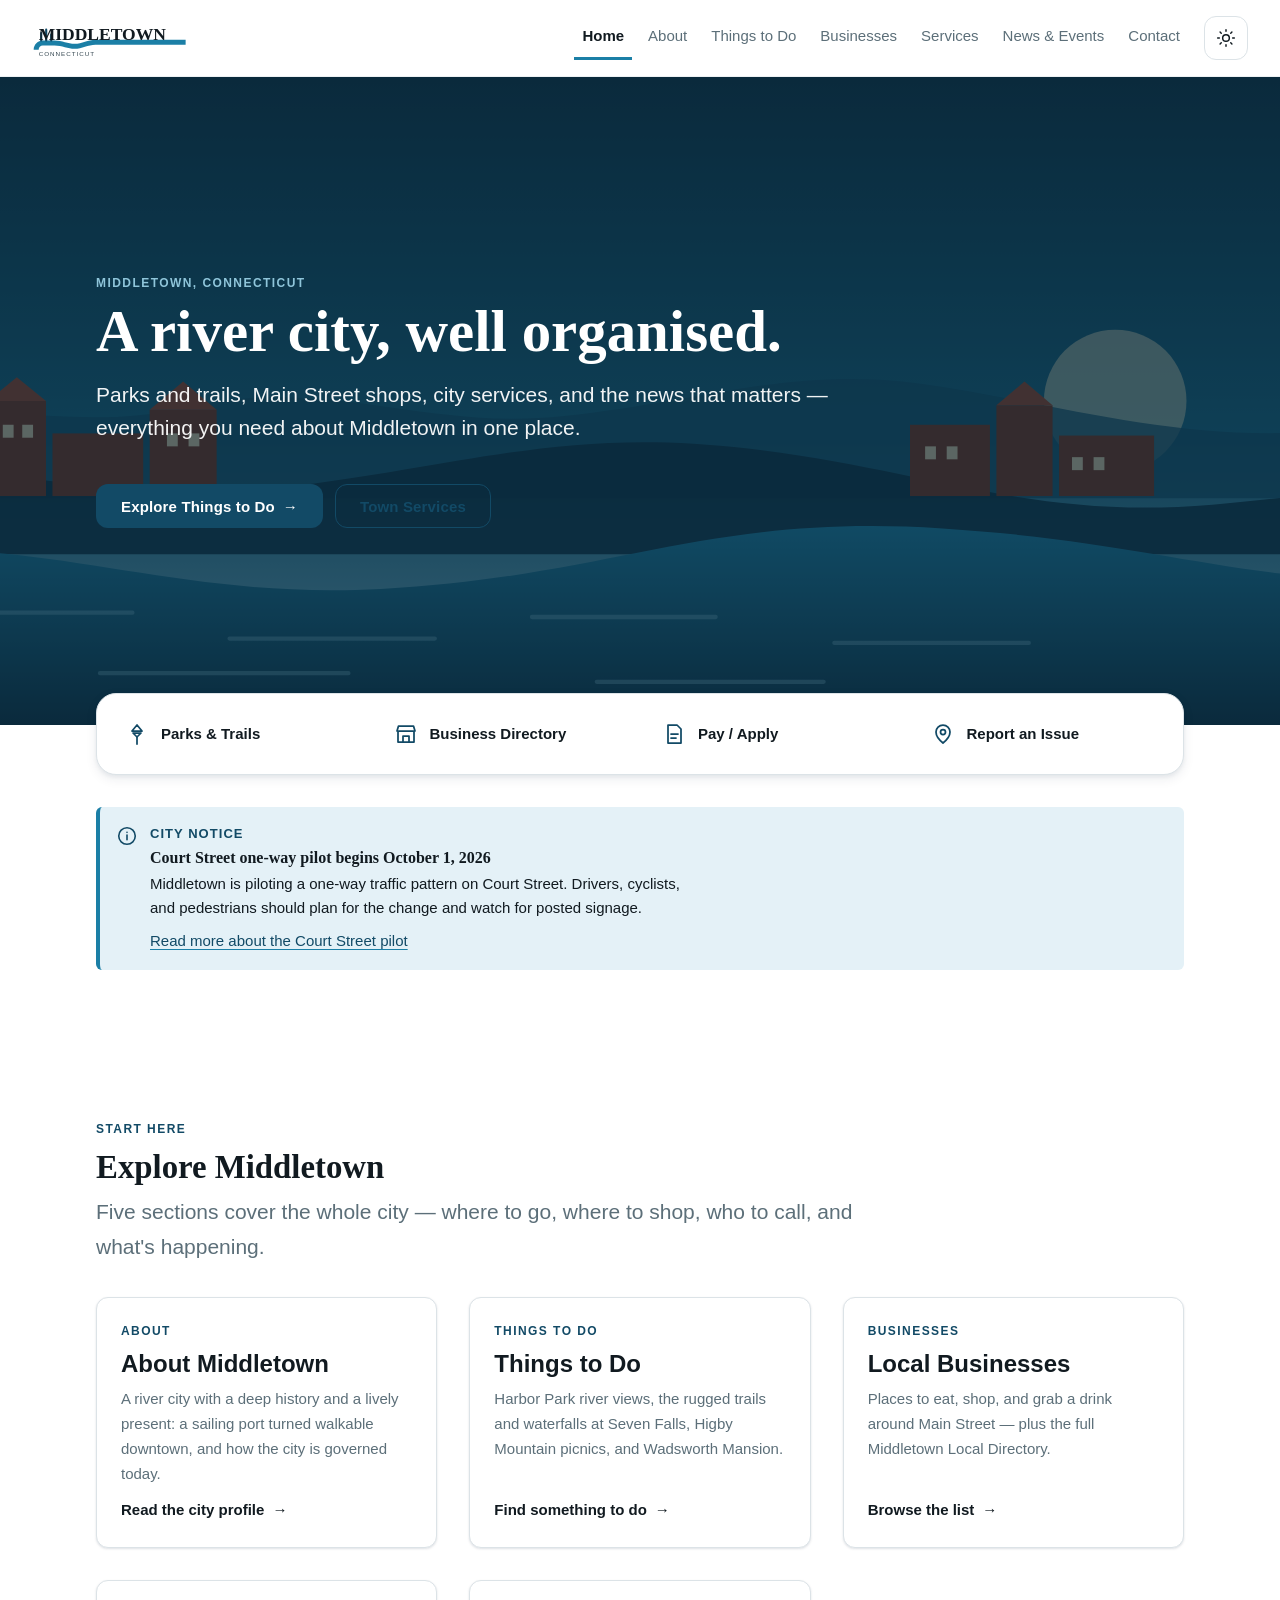
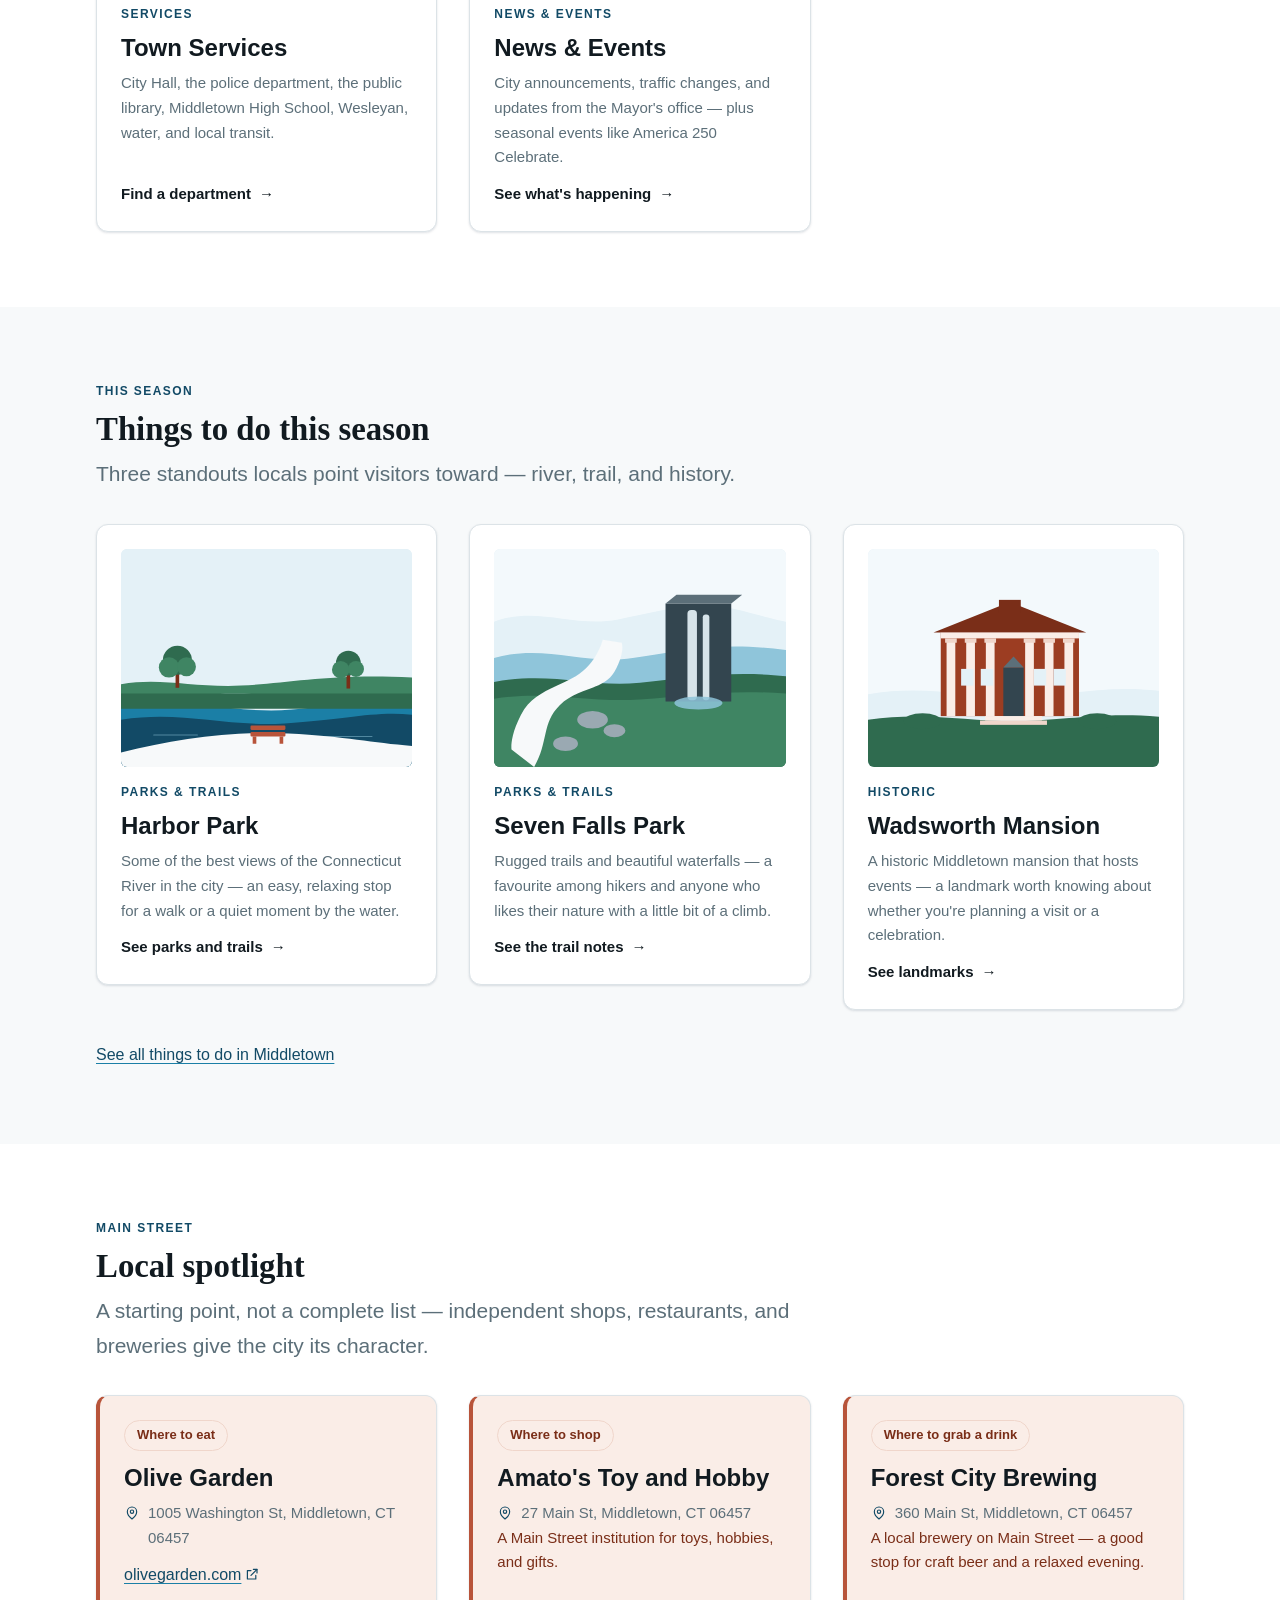
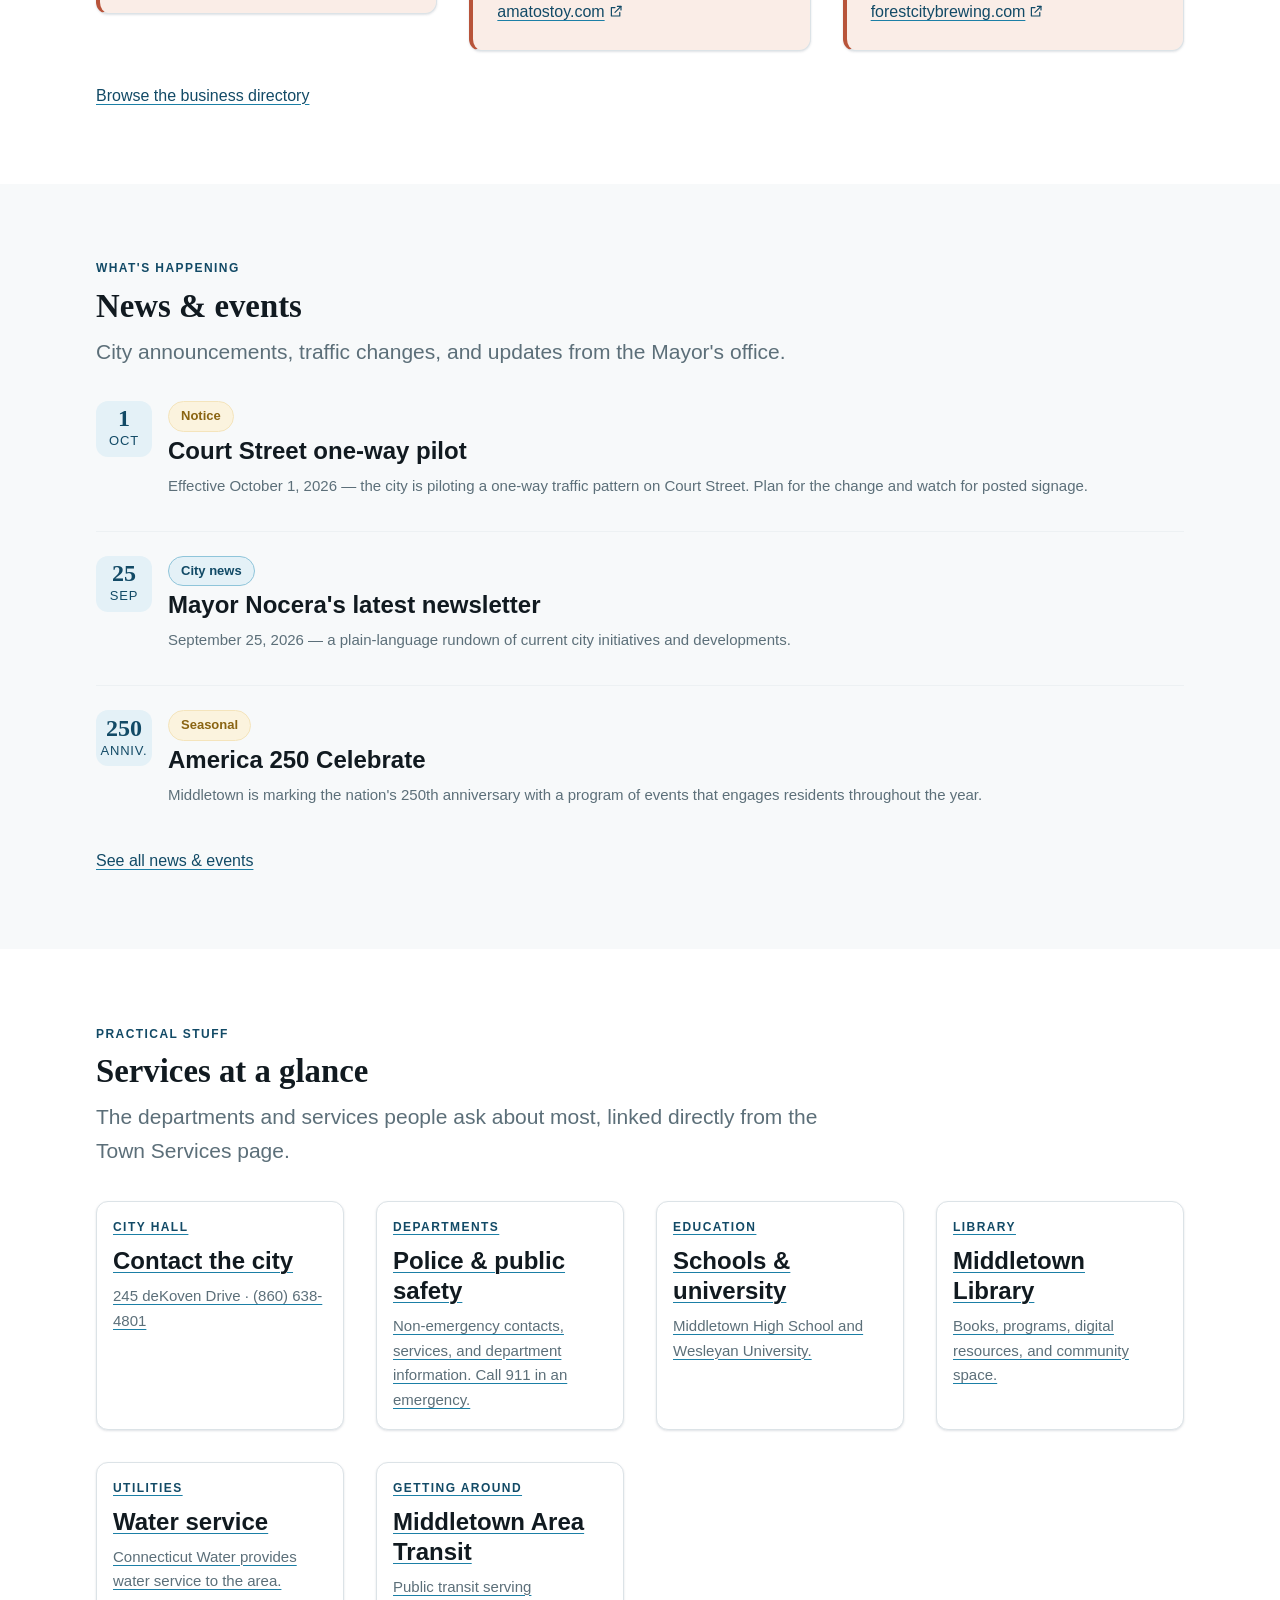
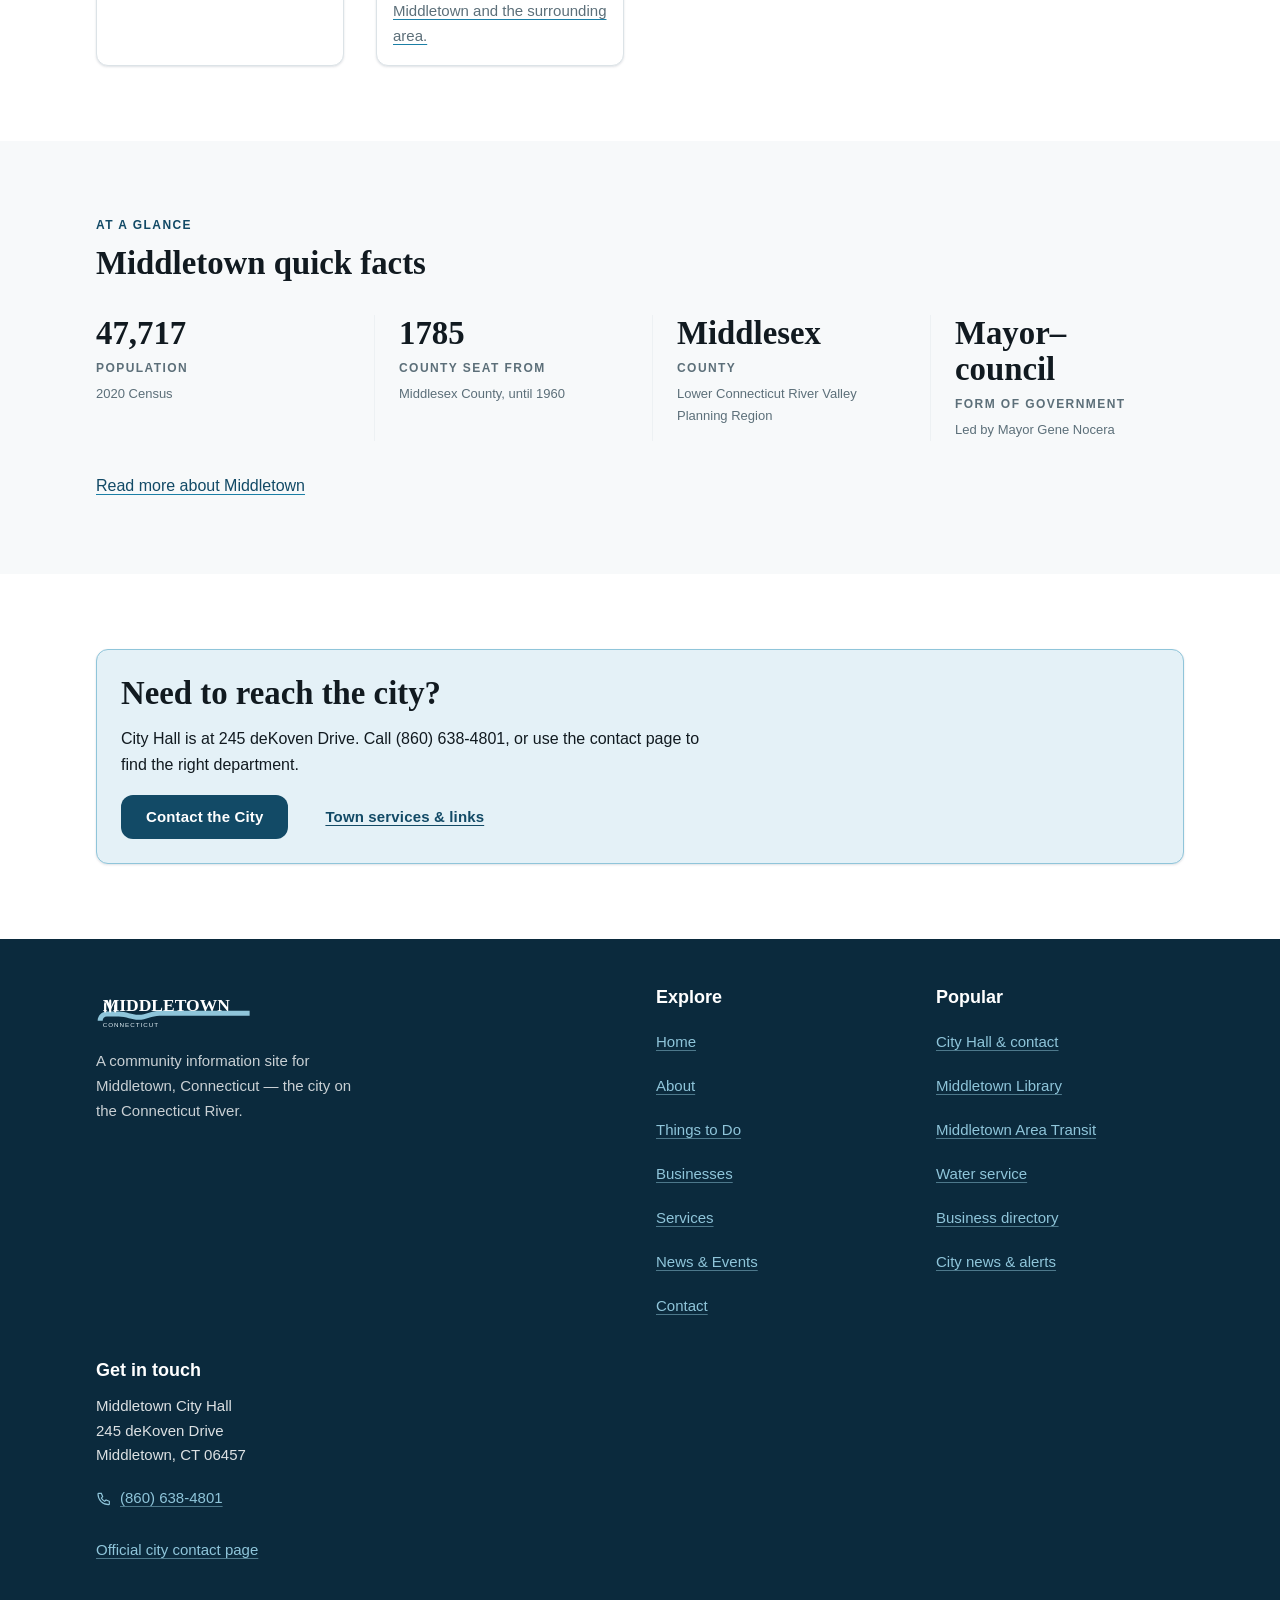
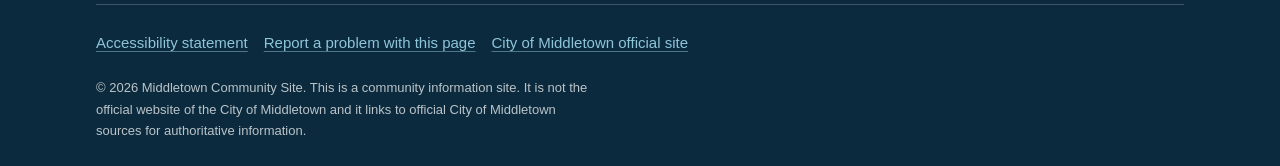
==== commit a7f8bfc3: "Fix businesses directory + population" ====
--- a/index.html
+++ b/index.html
@@ -5,14 +5,14 @@
 <meta name="viewport" content="width=device-width, initial-scale=1">
 <title>Middletown, CT — Community Guide</title>
 <meta name="description" content="Everything in one place: parks and trails, local businesses, city services, library, transit, and the latest news and events in Middletown, Connecticut.">
-<link rel="canonical" href="https://middletown-community-site.example/">
+<link rel="canonical" href="https://springteasers.github.io/middletown-community/">
 <meta name="theme-color" content="#0B2A3D">
 <meta property="og:type" content="website">
 <meta property="og:site_name" content="Middletown, CT — Community Site">
 <meta property="og:title" content="Middletown, CT — Community Guide">
 <meta property="og:description" content="Everything in one place: parks and trails, local businesses, city services, library, transit, and the latest news and events in Middletown, Connecticut.">
-<meta property="og:url" content="https://middletown-community-site.example/">
-<meta property="og:image" content="https://middletown-community-site.example/images/og-image.svg">
+<meta property="og:url" content="https://springteasers.github.io/middletown-community/">
+<meta property="og:image" content="https://springteasers.github.io/middletown-community/images/og-image.svg">
 <meta property="og:image:alt" content="Middletown, Connecticut community site">
 <meta name="twitter:card" content="summary_large_image">
 <link rel="icon" href="images/favicon.svg" type="image/svg+xml">
@@ -353,9 +353,9 @@
       </div>
       <div class="stats">
         <div class="stat">
-          <span class="stat__value">~47,481</span>
+          <span class="stat__value">47,717</span>
           <span class="stat__label">Population</span>
-          <span class="stat__source">2010 Census</span>
+          <span class="stat__source">2020 Census</span>
         </div>
         <div class="stat">
           <span class="stat__value">1785</span>
